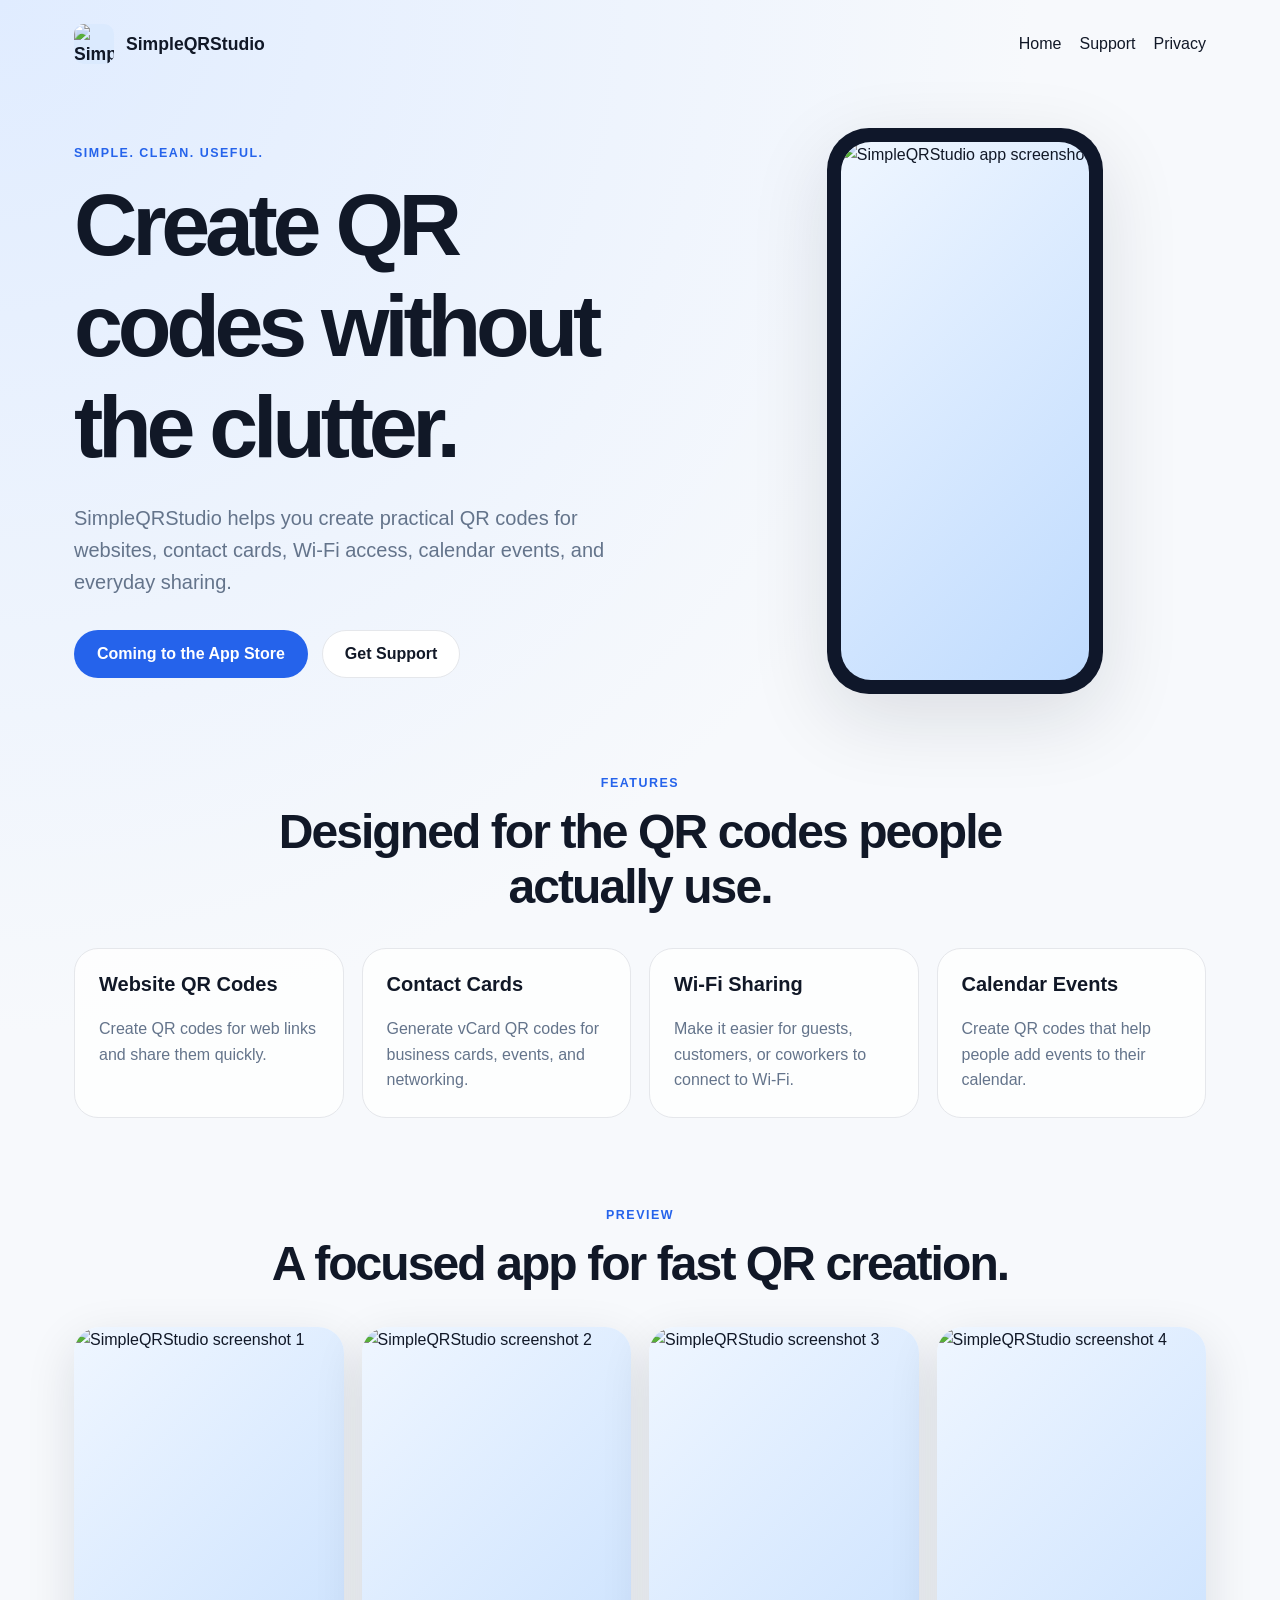
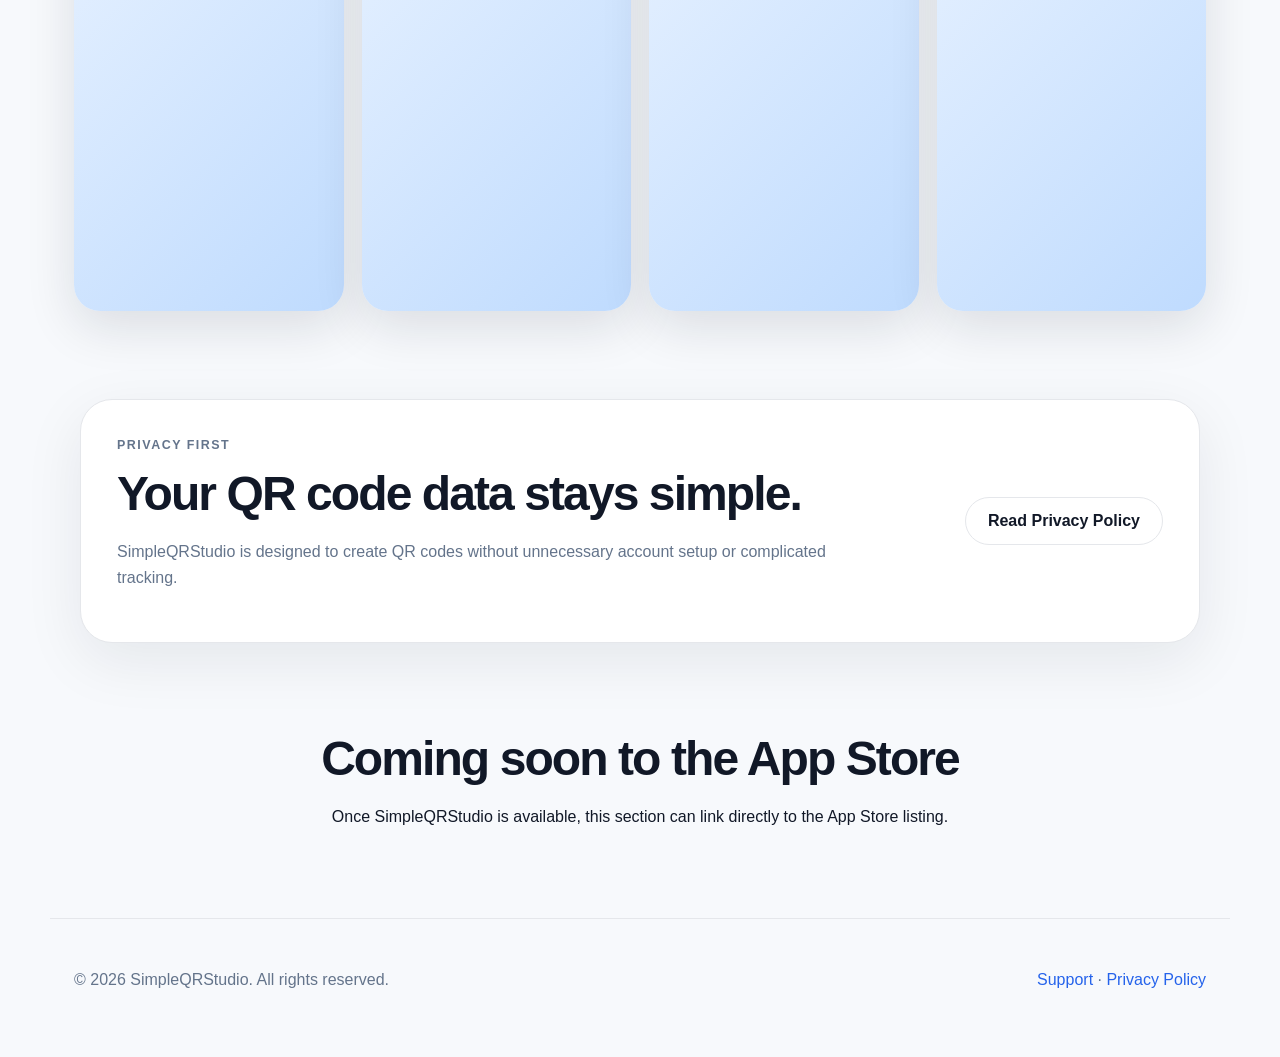
==== index.html @ ec58ddaf "Add files via upload" ====
<!DOCTYPE html>
<html lang="en">
<head>
  <meta charset="UTF-8" />
  <meta name="viewport" content="width=device-width, initial-scale=1.0" />
  <title>SimpleQRStudio</title>
  <meta name="description" content="SimpleQRStudio is a clean, practical QR code studio for creating QR codes for links, contacts, Wi-Fi, events, and more." />
  <link rel="stylesheet" href="style.css" />
</head>
<body>
  <header class="site-header">
    <a class="brand" href="index.html">
      <img src="images/app-icon.png" alt="SimpleQRStudio icon" />
      <span>SimpleQRStudio</span>
    </a>
    <nav>
      <a href="index.html">Home</a>
      <a href="support.html">Support</a>
      <a href="privacy.html">Privacy</a>
    </nav>
  </header>

  <main>
    <section class="hero">
      <div class="hero-text">
        <p class="eyebrow">Simple. Clean. Useful.</p>
        <h1>Create QR codes without the clutter.</h1>
        <p class="lead">SimpleQRStudio helps you create practical QR codes for websites, contact cards, Wi-Fi access, calendar events, and everyday sharing.</p>
        <div class="hero-actions">
          <a class="button primary" href="#download">Coming to the App Store</a>
          <a class="button secondary" href="support.html">Get Support</a>
        </div>
      </div>
      <div class="phone-frame">
        <img src="images/screenshot1.png" alt="SimpleQRStudio app screenshot" />
      </div>
    </section>

    <section class="features" aria-labelledby="features-title">
      <p class="eyebrow center">Features</p>
      <h2 id="features-title">Designed for the QR codes people actually use.</h2>
      <div class="feature-grid">
        <article>
          <h3>Website QR Codes</h3>
          <p>Create QR codes for web links and share them quickly.</p>
        </article>
        <article>
          <h3>Contact Cards</h3>
          <p>Generate vCard QR codes for business cards, events, and networking.</p>
        </article>
        <article>
          <h3>Wi-Fi Sharing</h3>
          <p>Make it easier for guests, customers, or coworkers to connect to Wi-Fi.</p>
        </article>
        <article>
          <h3>Calendar Events</h3>
          <p>Create QR codes that help people add events to their calendar.</p>
        </article>
      </div>
    </section>

    <section class="screenshots" aria-labelledby="screenshots-title">
      <p class="eyebrow center">Preview</p>
      <h2 id="screenshots-title">A focused app for fast QR creation.</h2>
      <div class="screenshot-grid">
        <img src="images/screenshot1.png" alt="SimpleQRStudio screenshot 1" />
        <img src="images/screenshot2.png" alt="SimpleQRStudio screenshot 2" />
        <img src="images/screenshot3.png" alt="SimpleQRStudio screenshot 3" />
        <img src="images/screenshot4.png" alt="SimpleQRStudio screenshot 4" />
      </div>
    </section>

    <section class="privacy-callout">
      <div>
        <p class="eyebrow">Privacy first</p>
        <h2>Your QR code data stays simple.</h2>
        <p>SimpleQRStudio is designed to create QR codes without unnecessary account setup or complicated tracking.</p>
      </div>
      <a class="button secondary" href="privacy.html">Read Privacy Policy</a>
    </section>

    <section id="download" class="download">
      <h2>Coming soon to the App Store</h2>
      <p>Once SimpleQRStudio is available, this section can link directly to the App Store listing.</p>
    </section>
  </main>

  <footer>
    <p>© <span id="year"></span> SimpleQRStudio. All rights reserved.</p>
    <p><a href="support.html">Support</a> · <a href="privacy.html">Privacy Policy</a></p>
  </footer>

  <script>
    document.getElementById('year').textContent = new Date().getFullYear();
  </script>
</body>
</html>
---- style.css ----
:root {
  --background: #f7f9fc;
  --surface: #ffffff;
  --text: #111827;
  --muted: #64748b;
  --accent: #2563eb;
  --accent-dark: #1d4ed8;
  --border: #e5e7eb;
  --shadow: 0 24px 80px rgba(15, 23, 42, 0.12);
}

* { box-sizing: border-box; }

body {
  margin: 0;
  font-family: -apple-system, BlinkMacSystemFont, "Segoe UI", sans-serif;
  background: radial-gradient(circle at top left, #e0ecff 0, transparent 35%), var(--background);
  color: var(--text);
  line-height: 1.6;
}

img { max-width: 100%; display: block; }

a { color: var(--accent); text-decoration: none; }
a:hover { text-decoration: underline; }

.site-header {
  max-width: 1180px;
  margin: 0 auto;
  padding: 24px;
  display: flex;
  align-items: center;
  justify-content: space-between;
  gap: 20px;
}

.brand {
  display: flex;
  align-items: center;
  gap: 12px;
  color: var(--text);
  font-weight: 700;
  font-size: 1.1rem;
}

.brand img {
  width: 40px;
  height: 40px;
  border-radius: 10px;
  background: #dbeafe;
}

nav {
  display: flex;
  gap: 18px;
  flex-wrap: wrap;
}

nav a { color: var(--text); font-weight: 500; }

.hero {
  max-width: 1180px;
  margin: 40px auto 80px;
  padding: 0 24px;
  display: grid;
  grid-template-columns: 1.1fr 0.9fr;
  align-items: center;
  gap: 60px;
}

.eyebrow {
  color: var(--accent);
  text-transform: uppercase;
  letter-spacing: 0.12em;
  font-size: 0.78rem;
  font-weight: 800;
  margin: 0 0 10px;
}

.center { text-align: center; }

h1, h2, h3 { line-height: 1.15; margin-top: 0; }

h1 {
  font-size: clamp(3rem, 7vw, 5.5rem);
  letter-spacing: -0.06em;
  margin-bottom: 24px;
}

h2 {
  font-size: clamp(2rem, 4vw, 3rem);
  letter-spacing: -0.04em;
  margin-bottom: 18px;
}

h3 { font-size: 1.25rem; }

.lead {
  font-size: 1.25rem;
  color: var(--muted);
  max-width: 680px;
}

.hero-actions {
  display: flex;
  gap: 14px;
  margin-top: 32px;
  flex-wrap: wrap;
}

.button {
  display: inline-flex;
  align-items: center;
  justify-content: center;
  min-height: 48px;
  padding: 0 22px;
  border-radius: 999px;
  font-weight: 700;
  border: 1px solid transparent;
}

.button:hover { text-decoration: none; }

.primary {
  background: var(--accent);
  color: #fff;
}

.primary:hover { background: var(--accent-dark); }

.secondary {
  background: var(--surface);
  color: var(--text);
  border-color: var(--border);
}

.phone-frame {
  max-width: 360px;
  margin: 0 auto;
  padding: 14px;
  border-radius: 42px;
  background: #0f172a;
  box-shadow: var(--shadow);
}

.phone-frame img {
  width: 100%;
  aspect-ratio: 9 / 19.5;
  object-fit: cover;
  border-radius: 30px;
  background: linear-gradient(135deg, #eff6ff, #bfdbfe);
}

.features, .screenshots, .download {
  max-width: 1180px;
  margin: 0 auto 88px;
  padding: 0 24px;
}

.features > h2, .screenshots > h2, .download > h2, .download > p {
  text-align: center;
  max-width: 780px;
  margin-left: auto;
  margin-right: auto;
}

.feature-grid {
  display: grid;
  grid-template-columns: repeat(4, 1fr);
  gap: 18px;
  margin-top: 34px;
}

.feature-grid article {
  background: rgba(255,255,255,0.8);
  border: 1px solid var(--border);
  border-radius: 24px;
  padding: 24px;
}

.feature-grid p { color: var(--muted); margin-bottom: 0; }

.screenshot-grid {
  display: grid;
  grid-template-columns: repeat(4, 1fr);
  gap: 18px;
  margin-top: 36px;
}

.screenshot-grid img {
  border-radius: 26px;
  background: linear-gradient(135deg, #eff6ff, #bfdbfe);
  box-shadow: 0 16px 50px rgba(15, 23, 42, 0.12);
  aspect-ratio: 9 / 19.5;
  object-fit: cover;
}

.privacy-callout {
  max-width: 1120px;
  margin: 0 auto 88px;
  padding: 36px;
  border-radius: 32px;
  background: var(--surface);
  border: 1px solid var(--border);
  display: flex;
  justify-content: space-between;
  align-items: center;
  gap: 24px;
  box-shadow: 0 18px 60px rgba(15, 23, 42, 0.08);
}

.privacy-callout p { color: var(--muted); max-width: 720px; }

.page {
  max-width: 860px;
  margin: 40px auto 80px;
  padding: 48px;
  background: rgba(255,255,255,0.9);
  border: 1px solid var(--border);
  border-radius: 32px;
  box-shadow: 0 18px 60px rgba(15, 23, 42, 0.08);
}

.page h1 {
  font-size: clamp(2.5rem, 6vw, 4.5rem);
}

.updated, .page p { color: var(--muted); }

footer {
  max-width: 1180px;
  margin: 0 auto;
  padding: 32px 24px 48px;
  display: flex;
  justify-content: space-between;
  gap: 16px;
  color: var(--muted);
  border-top: 1px solid var(--border);
}

@media (max-width: 900px) {
  .hero { grid-template-columns: 1fr; text-align: center; }
  .lead { margin-left: auto; margin-right: auto; }
  .hero-actions { justify-content: center; }
  .feature-grid, .screenshot-grid { grid-template-columns: repeat(2, 1fr); }
  .privacy-callout { flex-direction: column; align-items: flex-start; }
}

@media (max-width: 560px) {
  .site-header, footer { flex-direction: column; align-items: flex-start; }
  .feature-grid, .screenshot-grid { grid-template-columns: 1fr; }
  .page { padding: 28px; border-radius: 24px; }
}
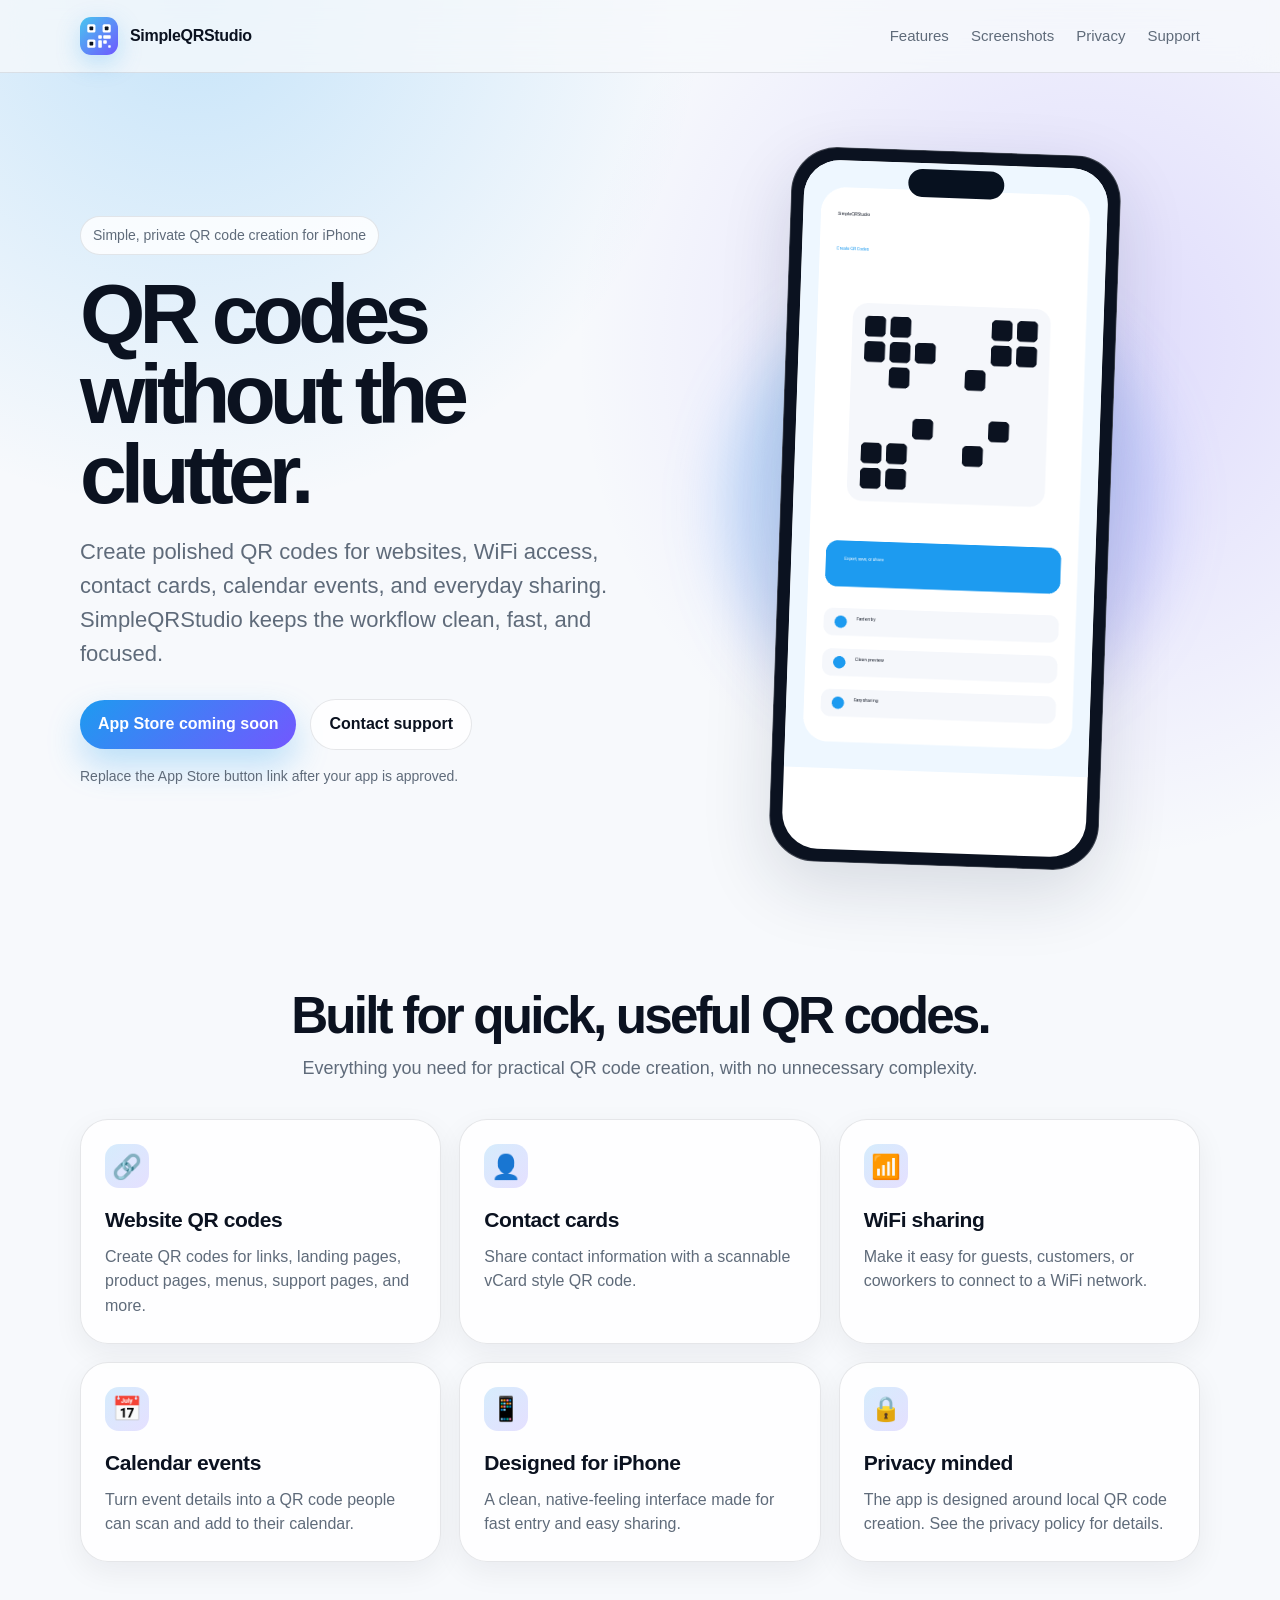
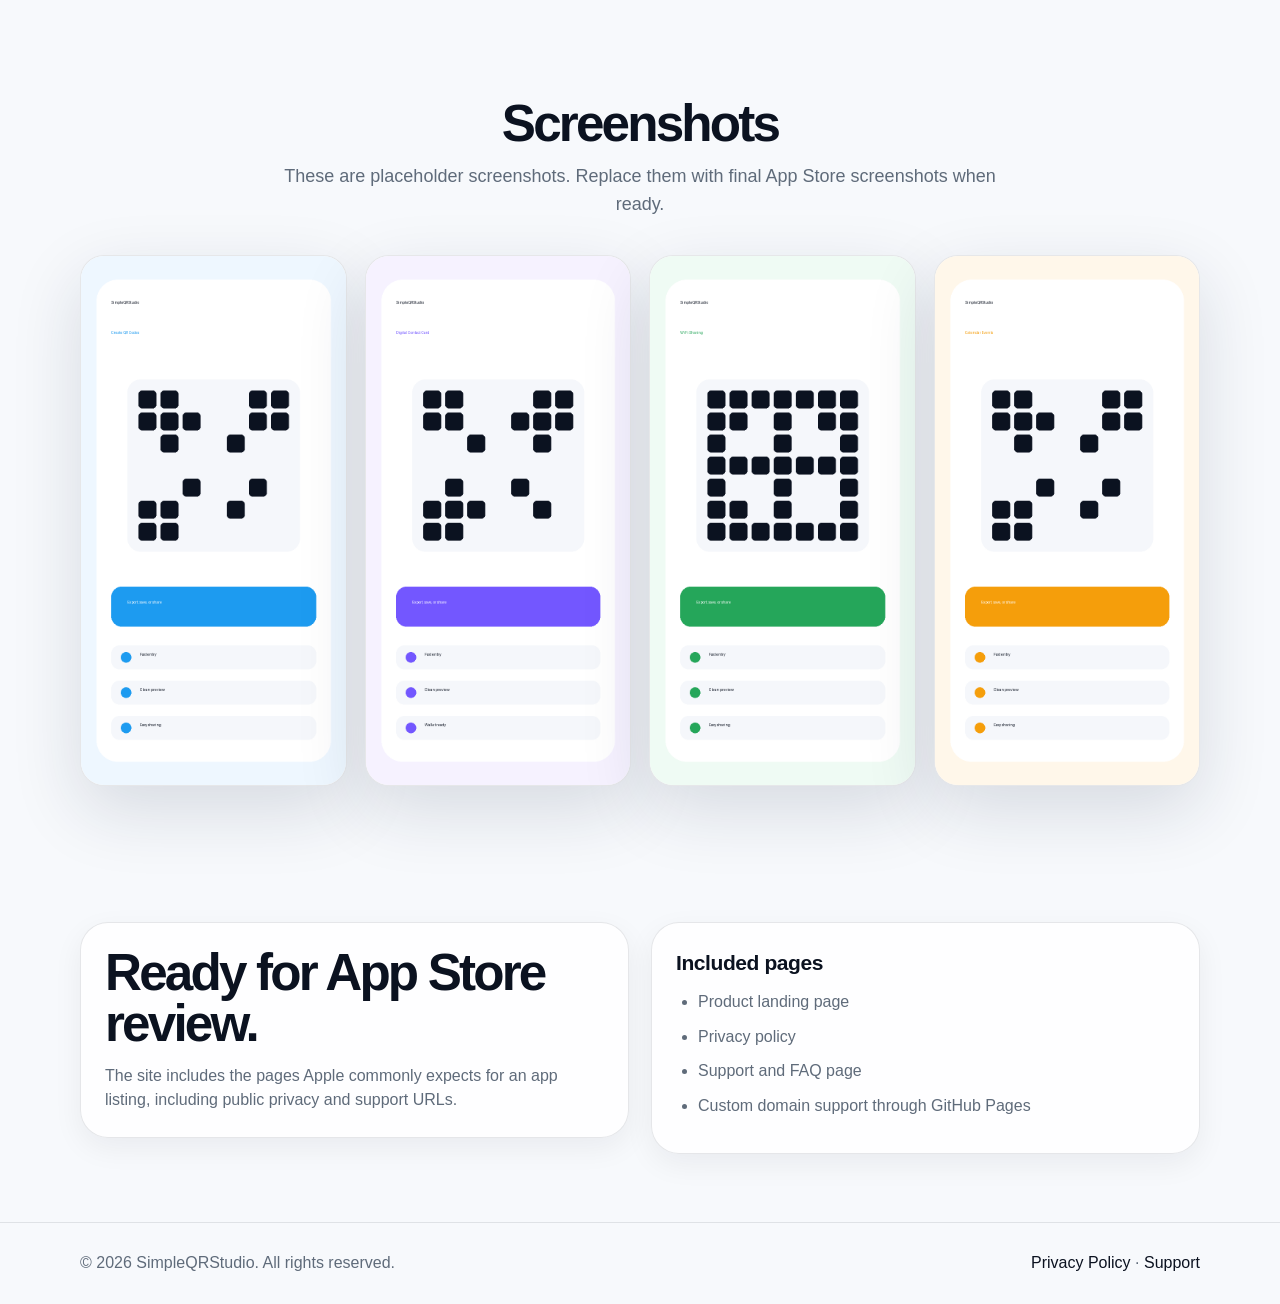
==== commit 3a926076: "Add files via upload" ====
--- a/index.html
+++ b/index.html
@@ -1,97 +1,22 @@
-<!DOCTYPE html>
+<!doctype html>
 <html lang="en">
 <head>
-  <meta charset="UTF-8" />
-  <meta name="viewport" content="width=device-width, initial-scale=1.0" />
-  <title>SimpleQRStudio</title>
-  <meta name="description" content="SimpleQRStudio is a clean, practical QR code studio for creating QR codes for links, contacts, Wi-Fi, events, and more." />
-  <link rel="stylesheet" href="style.css" />
+  <meta charset="utf-8">
+  <meta name="viewport" content="width=device-width, initial-scale=1">
+  <title>SimpleQRStudio | Create clean QR codes on iPhone</title>
+  <meta name="description" content="SimpleQRStudio is a clean iPhone app for creating, saving, and sharing QR codes for links, contact cards, WiFi, calendar events, and more.">
+  <link rel="icon" href="images/favicon.svg" type="image/svg+xml">
+  <link rel="stylesheet" href="css/style.css">
 </head>
 <body>
-  <header class="site-header">
-    <a class="brand" href="index.html">
-      <img src="images/app-icon.png" alt="SimpleQRStudio icon" />
-      <span>SimpleQRStudio</span>
-    </a>
-    <nav>
-      <a href="index.html">Home</a>
-      <a href="support.html">Support</a>
-      <a href="privacy.html">Privacy</a>
-    </nav>
-  </header>
-
+  <nav class="nav"><div class="container nav-inner"><a class="logo" href="index.html"><img src="images/app-icon.svg" alt="SimpleQRStudio icon"><span>SimpleQRStudio</span></a><div class="nav-links"><a class="hide-sm" href="#features">Features</a><a class="hide-sm" href="#screenshots">Screenshots</a><a href="privacy.html">Privacy</a><a href="support.html">Support</a></div></div></nav>
   <main>
-    <section class="hero">
-      <div class="hero-text">
-        <p class="eyebrow">Simple. Clean. Useful.</p>
-        <h1>Create QR codes without the clutter.</h1>
-        <p class="lead">SimpleQRStudio helps you create practical QR codes for websites, contact cards, Wi-Fi access, calendar events, and everyday sharing.</p>
-        <div class="hero-actions">
-          <a class="button primary" href="#download">Coming to the App Store</a>
-          <a class="button secondary" href="support.html">Get Support</a>
-        </div>
-      </div>
-      <div class="phone-frame">
-        <img src="images/screenshot1.png" alt="SimpleQRStudio app screenshot" />
-      </div>
-    </section>
-
-    <section class="features" aria-labelledby="features-title">
-      <p class="eyebrow center">Features</p>
-      <h2 id="features-title">Designed for the QR codes people actually use.</h2>
-      <div class="feature-grid">
-        <article>
-          <h3>Website QR Codes</h3>
-          <p>Create QR codes for web links and share them quickly.</p>
-        </article>
-        <article>
-          <h3>Contact Cards</h3>
-          <p>Generate vCard QR codes for business cards, events, and networking.</p>
-        </article>
-        <article>
-          <h3>Wi-Fi Sharing</h3>
-          <p>Make it easier for guests, customers, or coworkers to connect to Wi-Fi.</p>
-        </article>
-        <article>
-          <h3>Calendar Events</h3>
-          <p>Create QR codes that help people add events to their calendar.</p>
-        </article>
-      </div>
-    </section>
-
-    <section class="screenshots" aria-labelledby="screenshots-title">
-      <p class="eyebrow center">Preview</p>
-      <h2 id="screenshots-title">A focused app for fast QR creation.</h2>
-      <div class="screenshot-grid">
-        <img src="images/screenshot1.png" alt="SimpleQRStudio screenshot 1" />
-        <img src="images/screenshot2.png" alt="SimpleQRStudio screenshot 2" />
-        <img src="images/screenshot3.png" alt="SimpleQRStudio screenshot 3" />
-        <img src="images/screenshot4.png" alt="SimpleQRStudio screenshot 4" />
-      </div>
-    </section>
-
-    <section class="privacy-callout">
-      <div>
-        <p class="eyebrow">Privacy first</p>
-        <h2>Your QR code data stays simple.</h2>
-        <p>SimpleQRStudio is designed to create QR codes without unnecessary account setup or complicated tracking.</p>
-      </div>
-      <a class="button secondary" href="privacy.html">Read Privacy Policy</a>
-    </section>
-
-    <section id="download" class="download">
-      <h2>Coming soon to the App Store</h2>
-      <p>Once SimpleQRStudio is available, this section can link directly to the App Store listing.</p>
-    </section>
+    <section class="hero"><div class="container hero-grid"><div><span class="badge">Simple, private QR code creation for iPhone</span><h1>QR codes without the clutter.</h1><p class="lead">Create polished QR codes for websites, WiFi access, contact cards, calendar events, and everyday sharing. SimpleQRStudio keeps the workflow clean, fast, and focused.</p><div class="actions"><a class="button" href="#">App Store coming soon</a><a class="button secondary" href="support.html">Contact support</a></div><p class="note">Replace the App Store button link after your app is approved.</p></div><div class="phone-stage"><div class="glow"></div><div class="phone"><div class="screen"><img src="images/screenshot1.png" alt="SimpleQRStudio app screenshot"></div></div></div></div></section>
+    <section id="features" class="section"><div class="container"><div class="section-head"><h2>Built for quick, useful QR codes.</h2><p>Everything you need for practical QR code creation, with no unnecessary complexity.</p></div><div class="grid"><div class="card"><div class="icon">🔗</div><h3>Website QR codes</h3><p>Create QR codes for links, landing pages, product pages, menus, support pages, and more.</p></div><div class="card"><div class="icon">👤</div><h3>Contact cards</h3><p>Share contact information with a scannable vCard style QR code.</p></div><div class="card"><div class="icon">📶</div><h3>WiFi sharing</h3><p>Make it easy for guests, customers, or coworkers to connect to a WiFi network.</p></div><div class="card"><div class="icon">📅</div><h3>Calendar events</h3><p>Turn event details into a QR code people can scan and add to their calendar.</p></div><div class="card"><div class="icon">📱</div><h3>Designed for iPhone</h3><p>A clean, native-feeling interface made for fast entry and easy sharing.</p></div><div class="card"><div class="icon">🔒</div><h3>Privacy minded</h3><p>The app is designed around local QR code creation. See the privacy policy for details.</p></div></div></div></section>
+    <section id="screenshots" class="section"><div class="container"><div class="section-head"><h2>Screenshots</h2><p>These are placeholder screenshots. Replace them with final App Store screenshots when ready.</p></div><div class="gallery"><img src="images/screenshot1.png" alt="Create QR screenshot"><img src="images/screenshot2.png" alt="Contact card screenshot"><img src="images/screenshot3.png" alt="WiFi sharing screenshot"><img src="images/screenshot4.png" alt="Calendar event screenshot"></div></div></section>
+    <section class="section"><div class="container split"><div class="card"><h2>Ready for App Store review.</h2><p>The site includes the pages Apple commonly expects for an app listing, including public privacy and support URLs.</p></div><div class="card"><h3>Included pages</h3><ul class="list"><li>Product landing page</li><li>Privacy policy</li><li>Support and FAQ page</li><li>Custom domain support through GitHub Pages</li></ul></div></div></section>
   </main>
-
-  <footer>
-    <p>© <span id="year"></span> SimpleQRStudio. All rights reserved.</p>
-    <p><a href="support.html">Support</a> · <a href="privacy.html">Privacy Policy</a></p>
-  </footer>
-
-  <script>
-    document.getElementById('year').textContent = new Date().getFullYear();
-  </script>
+  <footer class="footer"><div class="container footer-inner"><span>© <span data-year></span> SimpleQRStudio. All rights reserved.</span><span><a href="privacy.html">Privacy Policy</a> · <a href="support.html">Support</a></span></div></footer>
+  <script src="js/app.js"></script>
 </body>
 </html>
--- a/css/style.css
+++ b/css/style.css
@@ -0,0 +1,111 @@
+:root {
+  --bg: #f7f9fc;
+  --card: rgba(255,255,255,.82);
+  --card-solid: #fff;
+  --text: #0b1220;
+  --muted: #5f6b7a;
+  --line: rgba(15,23,42,.1);
+  --brand: #1d9bf0;
+  --brand-2: #7357ff;
+  --shadow: 0 24px 70px rgba(18, 38, 63, .14);
+  --radius: 28px;
+}
+@media (prefers-color-scheme: dark) {
+  :root {
+    --bg: #07111f;
+    --card: rgba(13,23,38,.78);
+    --card-solid: #0d1726;
+    --text: #f4f7fb;
+    --muted: #a8b3c2;
+    --line: rgba(255,255,255,.1);
+    --shadow: 0 24px 70px rgba(0,0,0,.35);
+  }
+}
+* { box-sizing: border-box; }
+html { scroll-behavior: smooth; }
+body {
+  margin: 0;
+  font-family: -apple-system, BlinkMacSystemFont, "SF Pro Display", "Segoe UI", sans-serif;
+  color: var(--text);
+  background:
+    radial-gradient(circle at 15% 0%, rgba(29,155,240,.22), transparent 32rem),
+    radial-gradient(circle at 85% 12%, rgba(115,87,255,.19), transparent 32rem),
+    var(--bg);
+  line-height: 1.55;
+}
+a { color: inherit; text-decoration: none; }
+img { max-width: 100%; display: block; }
+.container { width: min(1120px, calc(100% - 36px)); margin: 0 auto; }
+.nav {
+  position: sticky; top: 0; z-index: 20;
+  background: color-mix(in srgb, var(--bg) 78%, transparent);
+  backdrop-filter: blur(18px);
+  border-bottom: 1px solid var(--line);
+}
+.nav-inner { height: 72px; display:flex; align-items:center; justify-content:space-between; gap:18px; }
+.logo { display:flex; align-items:center; gap:12px; font-weight: 750; letter-spacing: -.02em; }
+.logo img { width:38px; height:38px; border-radius:11px; box-shadow: 0 8px 24px rgba(29,155,240,.25); }
+.nav-links { display:flex; align-items:center; gap:22px; color:var(--muted); font-size:15px; }
+.nav-links a:hover { color: var(--text); }
+.button {
+  display:inline-flex; align-items:center; justify-content:center; gap:10px;
+  padding: 12px 18px; border-radius:999px; font-weight:700;
+  background: linear-gradient(135deg, var(--brand), var(--brand-2)); color:#fff;
+  box-shadow: 0 16px 34px rgba(29,155,240,.28);
+}
+.button.secondary { color: var(--text); background: var(--card); border:1px solid var(--line); box-shadow:none; }
+.hero { padding: 78px 0 56px; }
+.hero-grid { display:grid; grid-template-columns: 1.05fr .95fr; align-items:center; gap:48px; }
+.badge { display:inline-flex; align-items:center; gap:8px; padding:8px 12px; border:1px solid var(--line); background:var(--card); border-radius:999px; color:var(--muted); font-size:14px; }
+h1 { font-size: clamp(46px, 7vw, 84px); line-height:.95; margin: 20px 0; letter-spacing:-.07em; }
+.lead { font-size: clamp(18px, 2vw, 22px); color:var(--muted); max-width: 650px; margin: 0 0 28px; }
+.actions { display:flex; gap:14px; flex-wrap:wrap; align-items:center; }
+.note { color:var(--muted); font-size:14px; margin-top:16px; }
+.phone-stage { position:relative; min-height:580px; display:grid; place-items:center; }
+.glow { position:absolute; width:440px; height:440px; border-radius:50%; background:linear-gradient(135deg, rgba(29,155,240,.28), rgba(115,87,255,.2)); filter:blur(30px); }
+.phone {
+  position:relative; width:min(330px, 82vw); aspect-ratio: 9/19.5; border-radius:46px;
+  background:#0b1220; padding:12px; box-shadow: var(--shadow); border:1px solid rgba(255,255,255,.22);
+  transform: rotate(2deg);
+}
+.phone::before { content:""; position:absolute; top:18px; left:50%; transform:translateX(-50%); width:96px; height:28px; border-radius:999px; background:#07111f; z-index:2; }
+.screen { height:100%; border-radius:36px; overflow:hidden; background:#fff; }
+.section { padding: 68px 0; }
+.section-head { text-align:center; max-width:760px; margin:0 auto 36px; }
+h2 { font-size: clamp(34px, 4vw, 56px); line-height:1; margin:0 0 14px; letter-spacing:-.055em; }
+.section-head p, .page-hero p { color:var(--muted); font-size:18px; margin:0; }
+.grid { display:grid; grid-template-columns: repeat(3, 1fr); gap:18px; }
+.card { background:var(--card); border:1px solid var(--line); border-radius:var(--radius); padding:24px; box-shadow: 0 10px 30px rgba(15,23,42,.06); }
+.icon { width:44px; height:44px; border-radius:14px; display:grid; place-items:center; background:linear-gradient(135deg, rgba(29,155,240,.18), rgba(115,87,255,.18)); font-size:24px; margin-bottom:16px; }
+.card h3 { margin:0 0 8px; font-size:21px; letter-spacing:-.02em; }
+.card p { color:var(--muted); margin:0; }
+.gallery { display:grid; grid-template-columns: repeat(4, 1fr); gap:18px; }
+.gallery img { border-radius:24px; box-shadow: var(--shadow); border:1px solid var(--line); background:var(--card-solid); }
+.split { display:grid; grid-template-columns: 1fr 1fr; gap:22px; align-items:start; }
+.list { margin:0; padding-left:22px; color:var(--muted); }
+.list li { margin:10px 0; }
+.footer { border-top:1px solid var(--line); padding:28px 0; color:var(--muted); }
+.footer-inner { display:flex; justify-content:space-between; gap:18px; flex-wrap:wrap; }
+.footer a { color:var(--text); }
+.page-hero { padding:70px 0 24px; text-align:center; }
+.content { width:min(840px, calc(100% - 36px)); margin:0 auto 70px; background:var(--card); border:1px solid var(--line); border-radius:var(--radius); padding:34px; }
+.content h2 { font-size:28px; margin-top:32px; }
+.content h2:first-child { margin-top:0; }
+.content p, .content li { color:var(--muted); }
+.faq-item { border-top:1px solid var(--line); padding:20px 0; }
+.faq-item:first-child { border-top:0; }
+.faq-item h3 { margin:0 0 8px; }
+@media (max-width: 860px) {
+  .hero-grid, .split { grid-template-columns:1fr; }
+  .phone-stage { min-height: 470px; }
+  .grid { grid-template-columns:1fr; }
+  .gallery { grid-template-columns: repeat(2, 1fr); }
+  .nav-links { gap:12px; font-size:14px; }
+  .nav-links a.hide-sm { display:none; }
+}
+@media (max-width: 520px) {
+  .gallery { grid-template-columns:1fr; }
+  .nav-inner { height:64px; }
+  .button { width:100%; }
+  .actions { align-items:stretch; }
+}
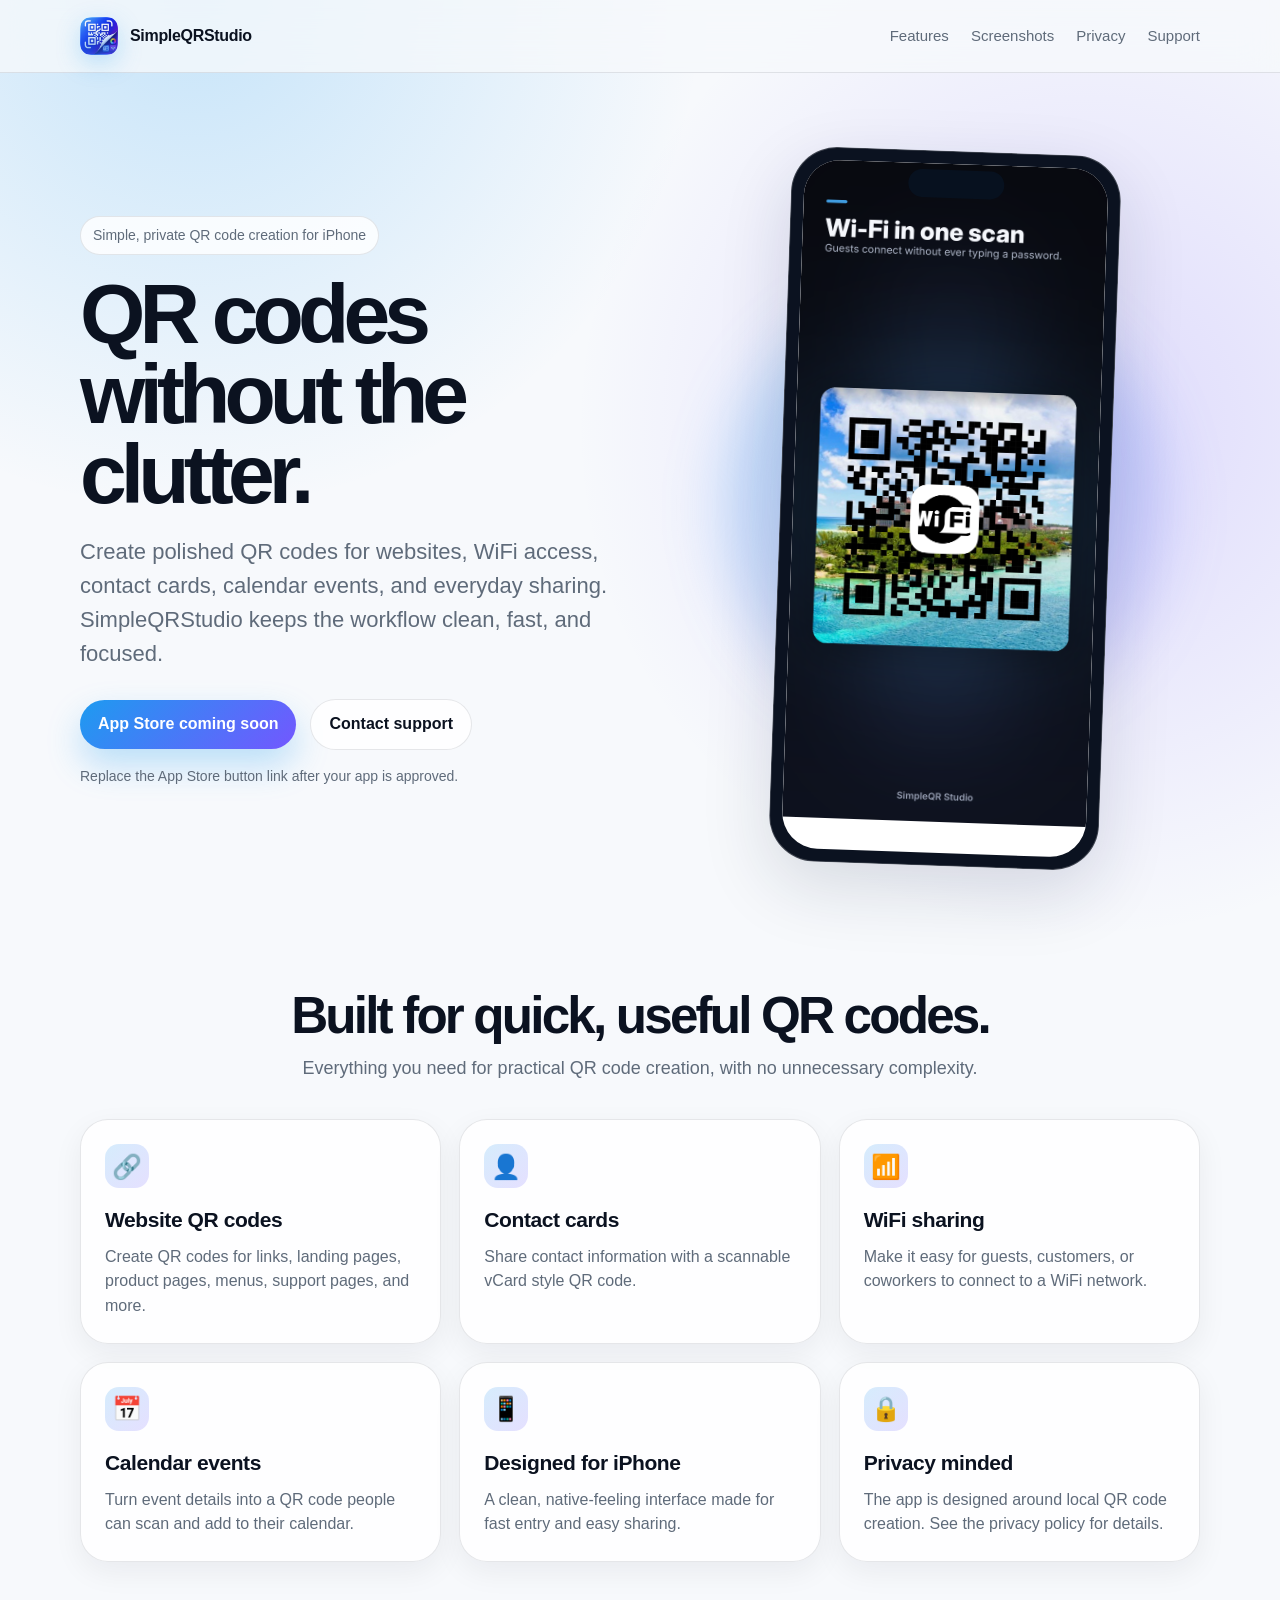
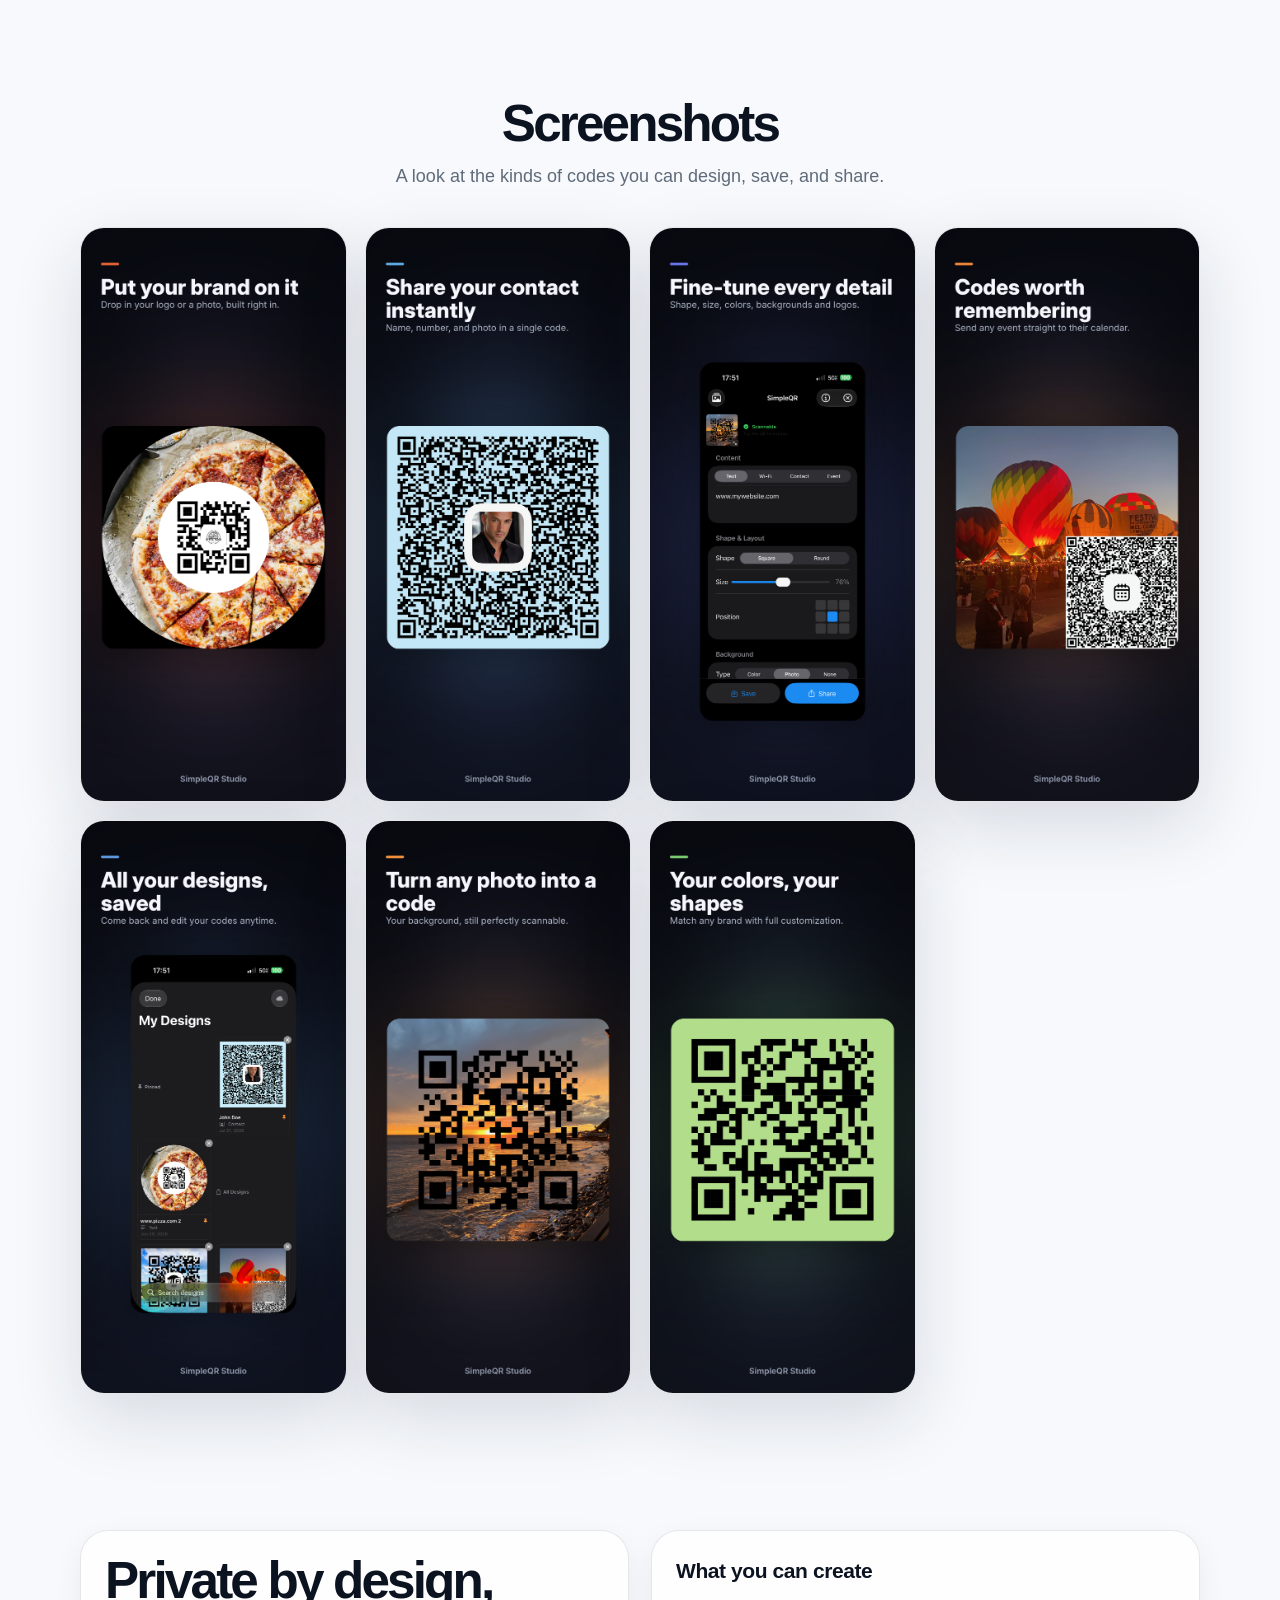
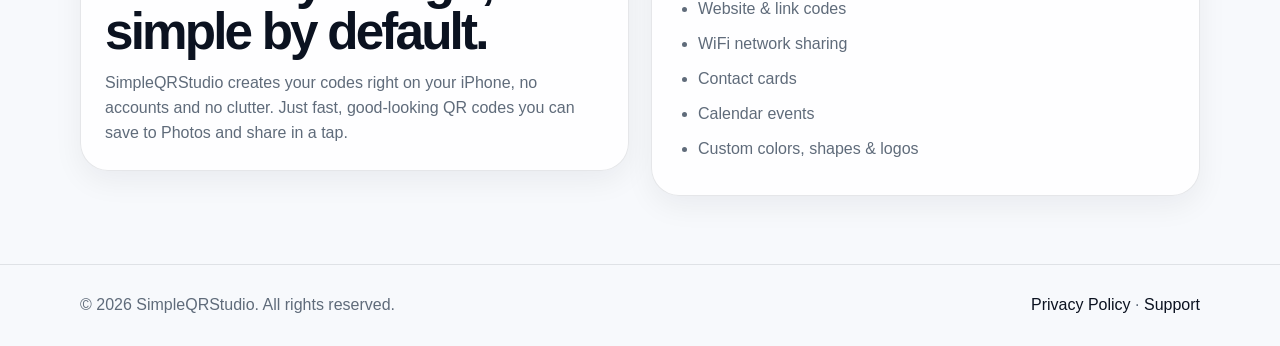
==== commit 42062175: "Add files via upload" ====
--- a/index.html
+++ b/index.html
@@ -5,16 +5,16 @@
   <meta name="viewport" content="width=device-width, initial-scale=1">
   <title>SimpleQRStudio | Create clean QR codes on iPhone</title>
   <meta name="description" content="SimpleQRStudio is a clean iPhone app for creating, saving, and sharing QR codes for links, contact cards, WiFi, calendar events, and more.">
-  <link rel="icon" href="images/favicon.svg" type="image/svg+xml">
+  <link rel="icon" href="images/SimpleQRStudio-iOS-Default-1024x1024@1x.png" type="image/png">
   <link rel="stylesheet" href="css/style.css">
 </head>
 <body>
-  <nav class="nav"><div class="container nav-inner"><a class="logo" href="index.html"><img src="images/app-icon.svg" alt="SimpleQRStudio icon"><span>SimpleQRStudio</span></a><div class="nav-links"><a class="hide-sm" href="#features">Features</a><a class="hide-sm" href="#screenshots">Screenshots</a><a href="privacy.html">Privacy</a><a href="support.html">Support</a></div></div></nav>
+  <nav class="nav"><div class="container nav-inner"><a class="logo" href="index.html"><img src="images/SimpleQRStudio-iOS-Default-1024x1024@1x.png" alt="SimpleQRStudio icon"><span>SimpleQRStudio</span></a><div class="nav-links"><a class="hide-sm" href="#features">Features</a><a class="hide-sm" href="#screenshots">Screenshots</a><a href="privacy.html">Privacy</a><a href="support.html">Support</a></div></div></nav>
   <main>
-    <section class="hero"><div class="container hero-grid"><div><span class="badge">Simple, private QR code creation for iPhone</span><h1>QR codes without the clutter.</h1><p class="lead">Create polished QR codes for websites, WiFi access, contact cards, calendar events, and everyday sharing. SimpleQRStudio keeps the workflow clean, fast, and focused.</p><div class="actions"><a class="button" href="#">App Store coming soon</a><a class="button secondary" href="support.html">Contact support</a></div><p class="note">Replace the App Store button link after your app is approved.</p></div><div class="phone-stage"><div class="glow"></div><div class="phone"><div class="screen"><img src="images/screenshot1.png" alt="SimpleQRStudio app screenshot"></div></div></div></div></section>
+    <section class="hero"><div class="container hero-grid"><div><span class="badge">Simple, private QR code creation for iPhone</span><h1>QR codes without the clutter.</h1><p class="lead">Create polished QR codes for websites, WiFi access, contact cards, calendar events, and everyday sharing. SimpleQRStudio keeps the workflow clean, fast, and focused.</p><div class="actions"><a class="button" href="#">App Store coming soon</a><a class="button secondary" href="support.html">Contact support</a></div><p class="note">Replace the App Store button link after your app is approved.</p></div><div class="phone-stage"><div class="glow"></div><div class="phone"><div class="screen"><img src="images/AppStore_01_wifi.png" alt="SimpleQRStudio Wi-Fi QR code screenshot"></div></div></div></div></section>
     <section id="features" class="section"><div class="container"><div class="section-head"><h2>Built for quick, useful QR codes.</h2><p>Everything you need for practical QR code creation, with no unnecessary complexity.</p></div><div class="grid"><div class="card"><div class="icon">🔗</div><h3>Website QR codes</h3><p>Create QR codes for links, landing pages, product pages, menus, support pages, and more.</p></div><div class="card"><div class="icon">👤</div><h3>Contact cards</h3><p>Share contact information with a scannable vCard style QR code.</p></div><div class="card"><div class="icon">📶</div><h3>WiFi sharing</h3><p>Make it easy for guests, customers, or coworkers to connect to a WiFi network.</p></div><div class="card"><div class="icon">📅</div><h3>Calendar events</h3><p>Turn event details into a QR code people can scan and add to their calendar.</p></div><div class="card"><div class="icon">📱</div><h3>Designed for iPhone</h3><p>A clean, native-feeling interface made for fast entry and easy sharing.</p></div><div class="card"><div class="icon">🔒</div><h3>Privacy minded</h3><p>The app is designed around local QR code creation. See the privacy policy for details.</p></div></div></div></section>
-    <section id="screenshots" class="section"><div class="container"><div class="section-head"><h2>Screenshots</h2><p>These are placeholder screenshots. Replace them with final App Store screenshots when ready.</p></div><div class="gallery"><img src="images/screenshot1.png" alt="Create QR screenshot"><img src="images/screenshot2.png" alt="Contact card screenshot"><img src="images/screenshot3.png" alt="WiFi sharing screenshot"><img src="images/screenshot4.png" alt="Calendar event screenshot"></div></div></section>
-    <section class="section"><div class="container split"><div class="card"><h2>Ready for App Store review.</h2><p>The site includes the pages Apple commonly expects for an app listing, including public privacy and support URLs.</p></div><div class="card"><h3>Included pages</h3><ul class="list"><li>Product landing page</li><li>Privacy policy</li><li>Support and FAQ page</li><li>Custom domain support through GitHub Pages</li></ul></div></div></section>
+    <section id="screenshots" class="section"><div class="container"><div class="section-head"><h2>Screenshots</h2><p>A look at the kinds of codes you can design, save, and share.</p></div><div class="gallery"><img src="images/AppStore_02_brand.png" alt="Add your logo to a QR code"><img src="images/AppStore_03_contact.png" alt="Share your contact instantly"><img src="images/AppStore_04_editor.png" alt="Fine-tune every detail in the editor"><img src="images/AppStore_05_event.png" alt="Turn an event into a scannable code"><img src="images/AppStore_06_gallery.png" alt="All your designs saved in one place"><img src="images/AppStore_07_photo.png" alt="Turn any photo into a QR code"><img src="images/AppStore_08_colors.png" alt="Customize colors and shapes"></div></div></section>
+    <section class="section"><div class="container split"><div class="card"><h2>Private by design, simple by default.</h2><p>SimpleQRStudio creates your codes right on your iPhone, no accounts and no clutter. Just fast, good-looking QR codes you can save to Photos and share in a tap.</p></div><div class="card"><h3>What you can create</h3><ul class="list"><li>Website &amp; link codes</li><li>WiFi network sharing</li><li>Contact cards</li><li>Calendar events</li><li>Custom colors, shapes &amp; logos</li></ul></div></div></section>
   </main>
   <footer class="footer"><div class="container footer-inner"><span>© <span data-year></span> SimpleQRStudio. All rights reserved.</span><span><a href="privacy.html">Privacy Policy</a> · <a href="support.html">Support</a></span></div></footer>
   <script src="js/app.js"></script>
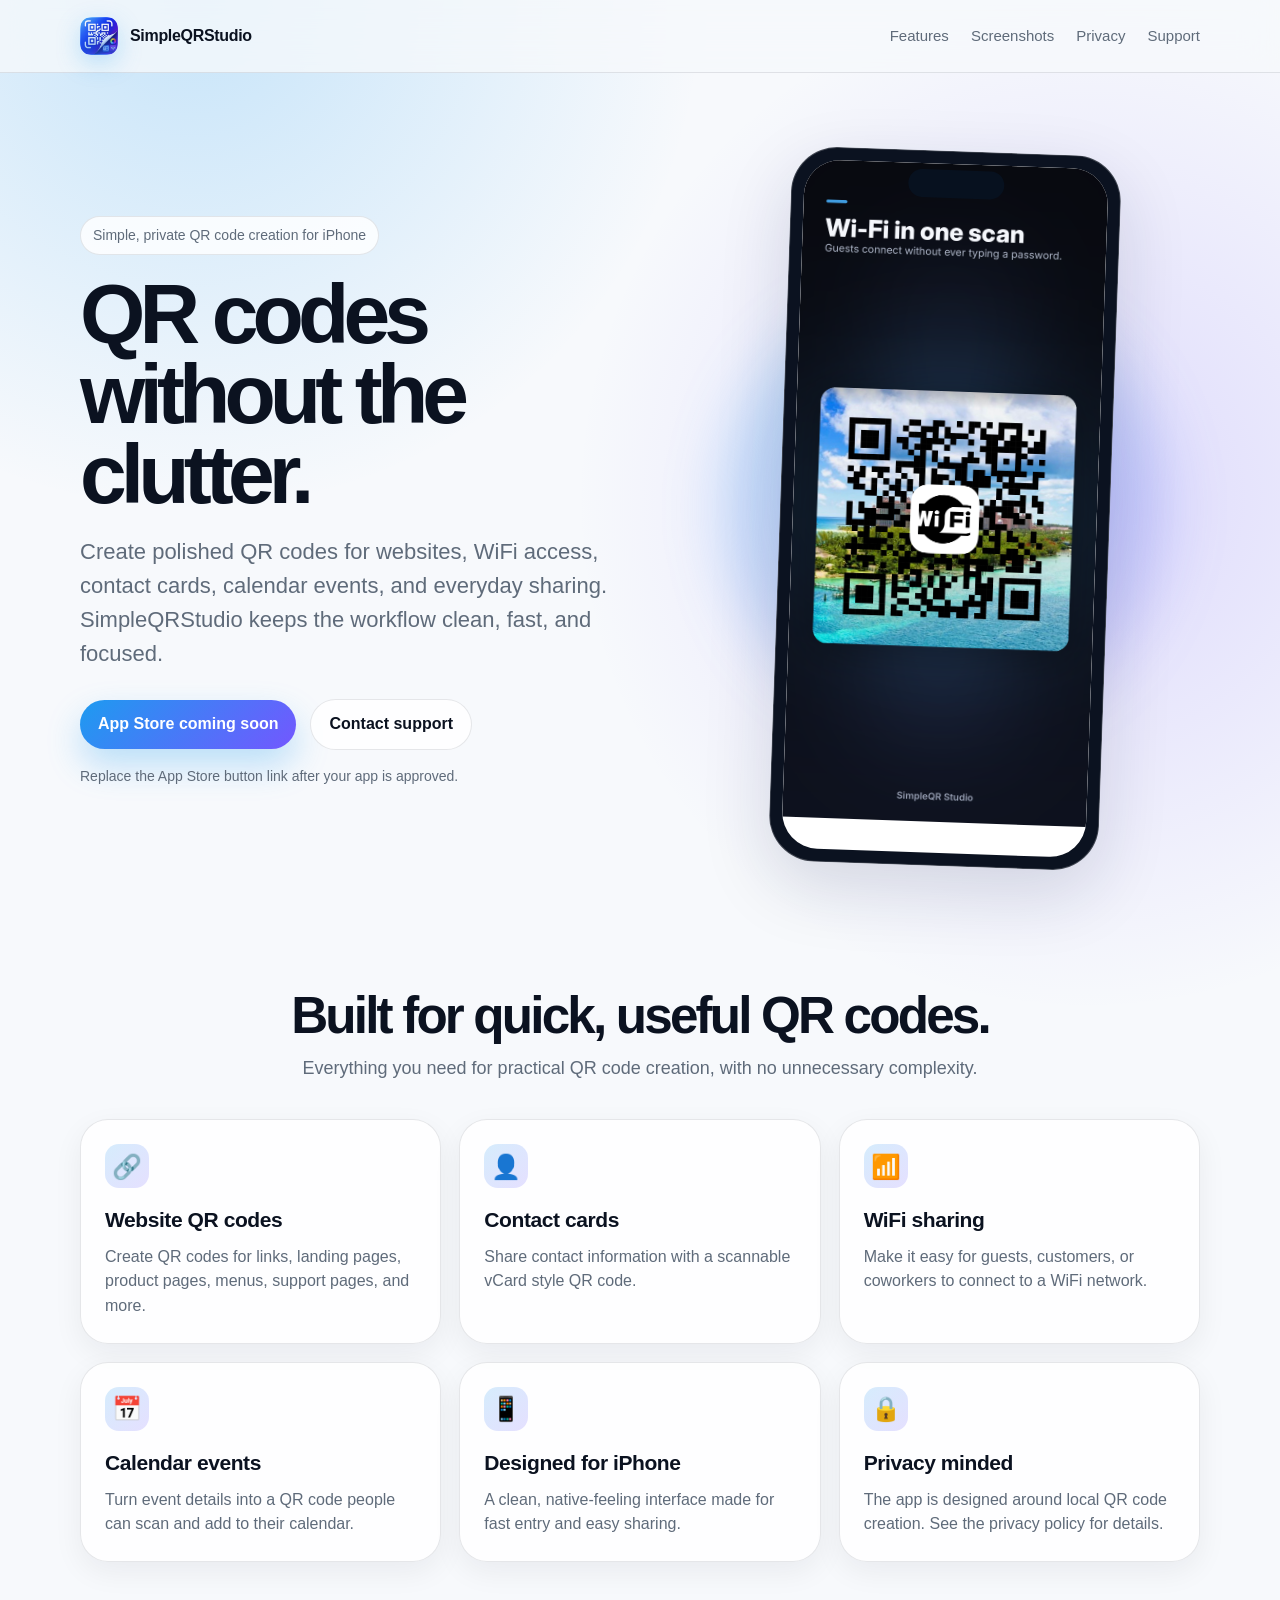
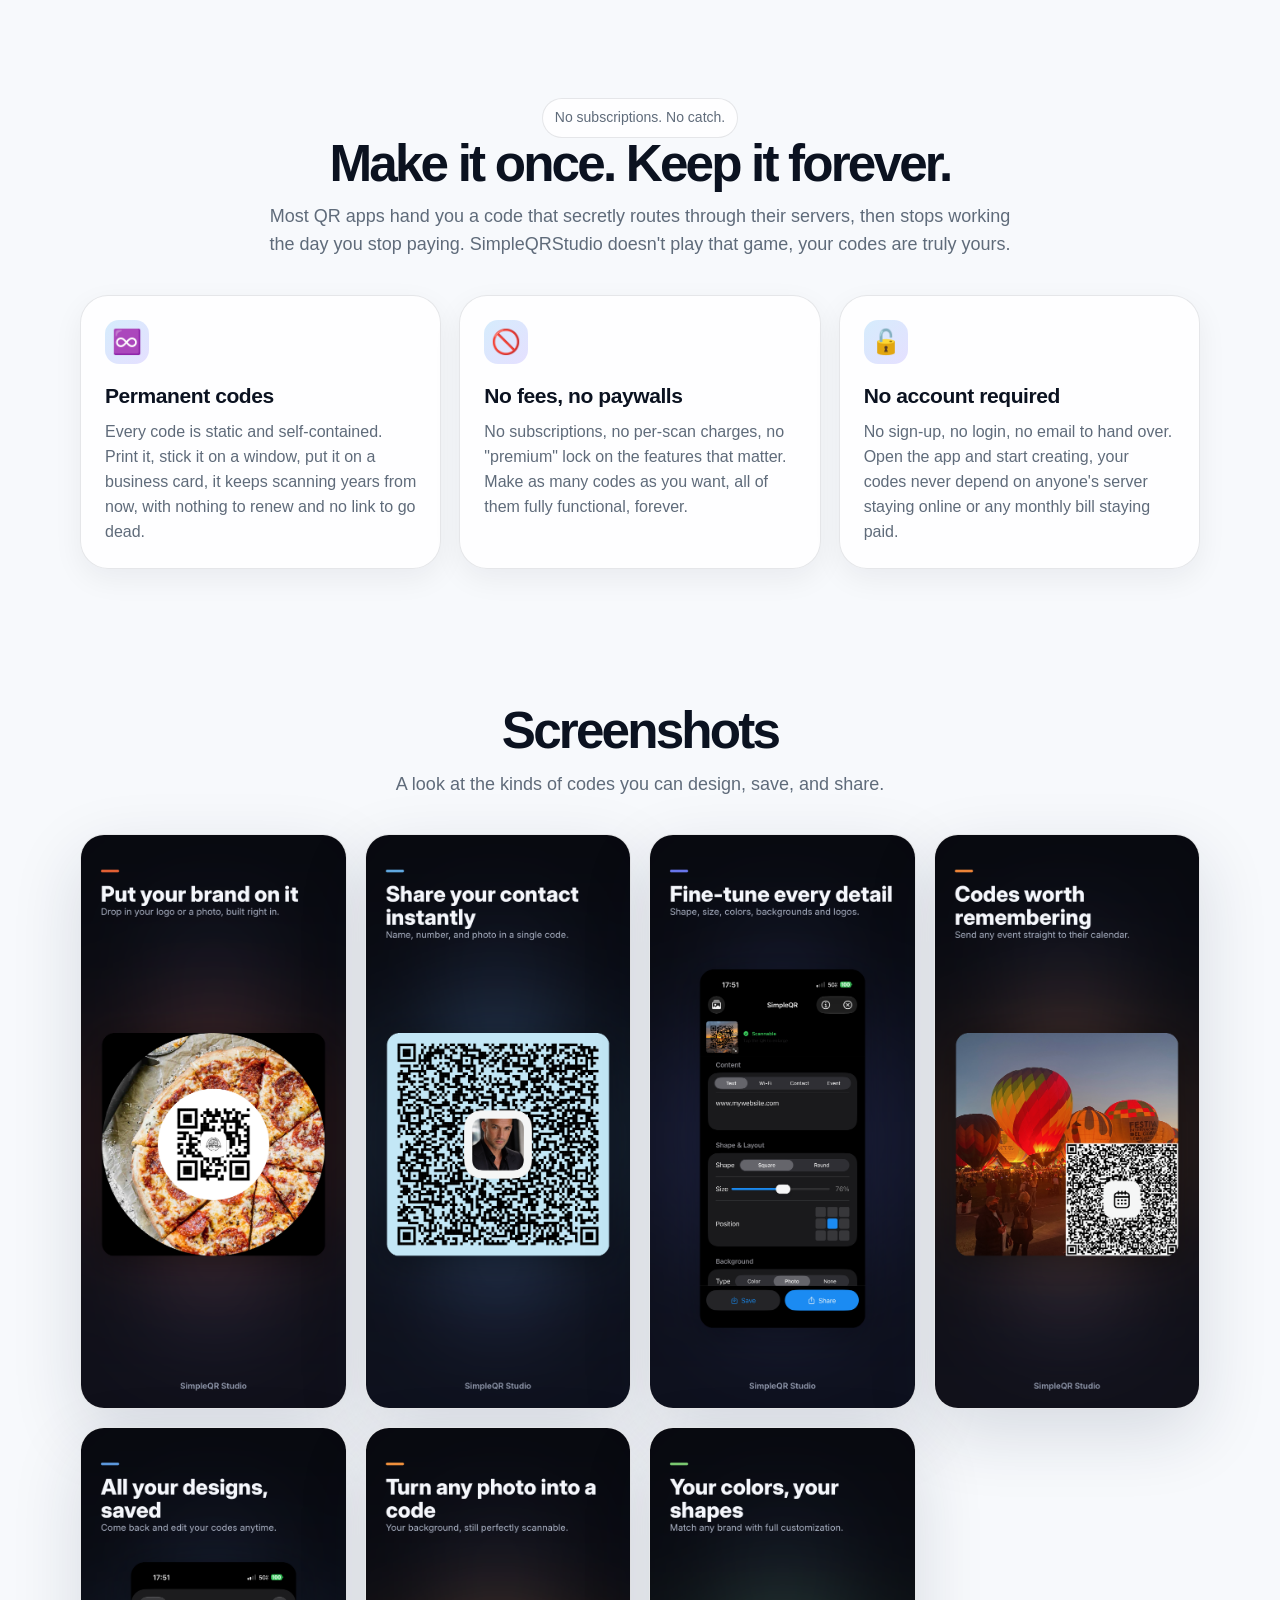
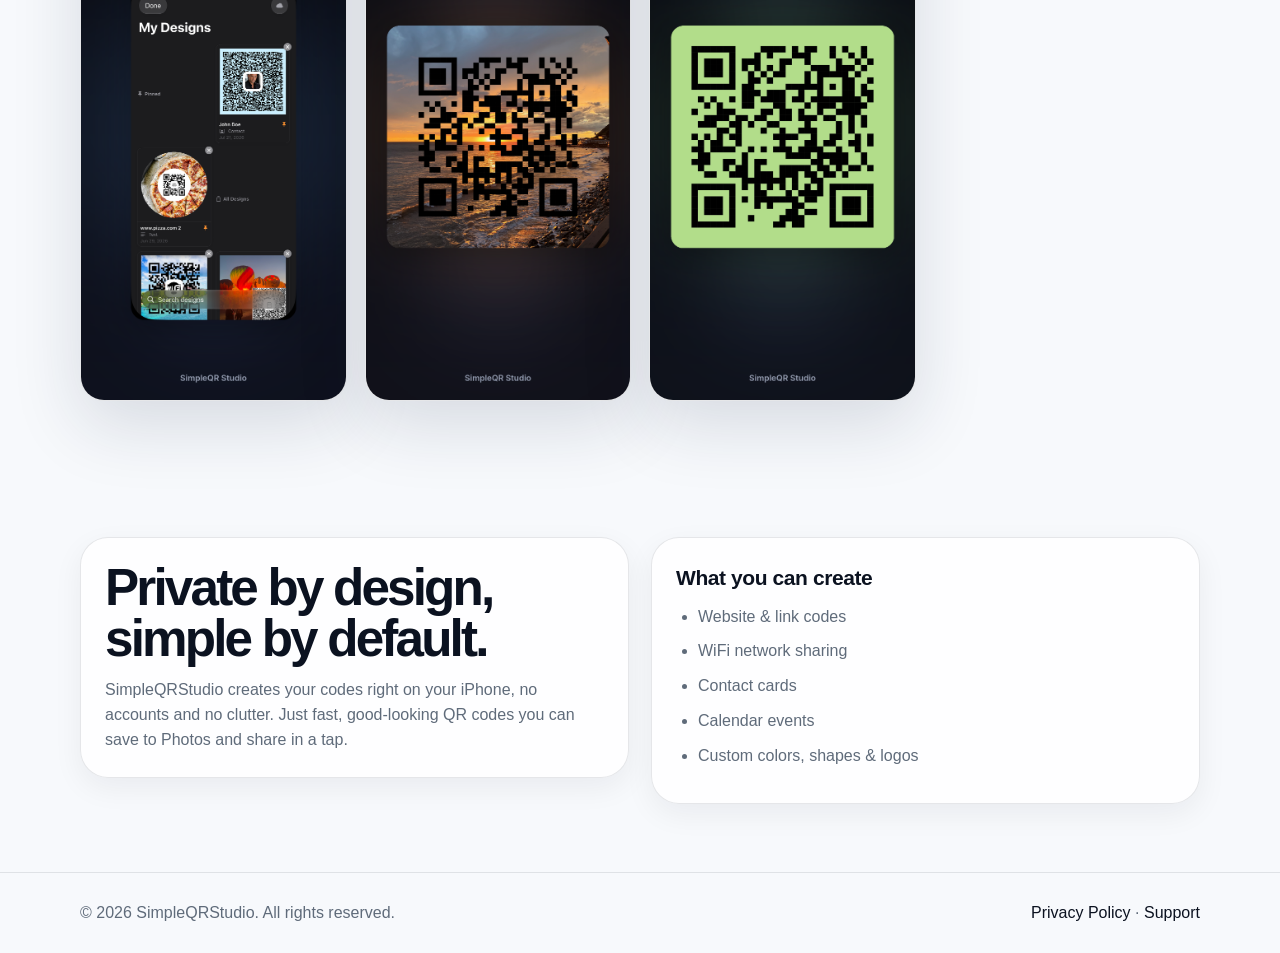
==== commit 5c72b1bb: "Add files via upload" ====
--- a/index.html
+++ b/index.html
@@ -13,6 +13,7 @@
   <main>
     <section class="hero"><div class="container hero-grid"><div><span class="badge">Simple, private QR code creation for iPhone</span><h1>QR codes without the clutter.</h1><p class="lead">Create polished QR codes for websites, WiFi access, contact cards, calendar events, and everyday sharing. SimpleQRStudio keeps the workflow clean, fast, and focused.</p><div class="actions"><a class="button" href="#">App Store coming soon</a><a class="button secondary" href="support.html">Contact support</a></div><p class="note">Replace the App Store button link after your app is approved.</p></div><div class="phone-stage"><div class="glow"></div><div class="phone"><div class="screen"><img src="images/AppStore_01_wifi.png" alt="SimpleQRStudio Wi-Fi QR code screenshot"></div></div></div></div></section>
     <section id="features" class="section"><div class="container"><div class="section-head"><h2>Built for quick, useful QR codes.</h2><p>Everything you need for practical QR code creation, with no unnecessary complexity.</p></div><div class="grid"><div class="card"><div class="icon">🔗</div><h3>Website QR codes</h3><p>Create QR codes for links, landing pages, product pages, menus, support pages, and more.</p></div><div class="card"><div class="icon">👤</div><h3>Contact cards</h3><p>Share contact information with a scannable vCard style QR code.</p></div><div class="card"><div class="icon">📶</div><h3>WiFi sharing</h3><p>Make it easy for guests, customers, or coworkers to connect to a WiFi network.</p></div><div class="card"><div class="icon">📅</div><h3>Calendar events</h3><p>Turn event details into a QR code people can scan and add to their calendar.</p></div><div class="card"><div class="icon">📱</div><h3>Designed for iPhone</h3><p>A clean, native-feeling interface made for fast entry and easy sharing.</p></div><div class="card"><div class="icon">🔒</div><h3>Privacy minded</h3><p>The app is designed around local QR code creation. See the privacy policy for details.</p></div></div></div></section>
+    <section id="pricing" class="section"><div class="container"><div class="section-head"><span class="badge">No subscriptions. No catch.</span><h2>Make it once. Keep it forever.</h2><p>Most QR apps hand you a code that secretly routes through their servers, then stops working the day you stop paying. SimpleQRStudio doesn't play that game, your codes are truly yours.</p></div><div class="grid"><div class="card"><div class="icon">♾️</div><h3>Permanent codes</h3><p>Every code is static and self-contained. Print it, stick it on a window, put it on a business card, it keeps scanning years from now, with nothing to renew and no link to go dead.</p></div><div class="card"><div class="icon">🚫</div><h3>No fees, no paywalls</h3><p>No subscriptions, no per-scan charges, no "premium" lock on the features that matter. Make as many codes as you want, all of them fully functional, forever.</p></div><div class="card"><div class="icon">🔓</div><h3>No account required</h3><p>No sign-up, no login, no email to hand over. Open the app and start creating, your codes never depend on anyone's server staying online or any monthly bill staying paid.</p></div></div></div></section>
     <section id="screenshots" class="section"><div class="container"><div class="section-head"><h2>Screenshots</h2><p>A look at the kinds of codes you can design, save, and share.</p></div><div class="gallery"><img src="images/AppStore_02_brand.png" alt="Add your logo to a QR code"><img src="images/AppStore_03_contact.png" alt="Share your contact instantly"><img src="images/AppStore_04_editor.png" alt="Fine-tune every detail in the editor"><img src="images/AppStore_05_event.png" alt="Turn an event into a scannable code"><img src="images/AppStore_06_gallery.png" alt="All your designs saved in one place"><img src="images/AppStore_07_photo.png" alt="Turn any photo into a QR code"><img src="images/AppStore_08_colors.png" alt="Customize colors and shapes"></div></div></section>
     <section class="section"><div class="container split"><div class="card"><h2>Private by design, simple by default.</h2><p>SimpleQRStudio creates your codes right on your iPhone, no accounts and no clutter. Just fast, good-looking QR codes you can save to Photos and share in a tap.</p></div><div class="card"><h3>What you can create</h3><ul class="list"><li>Website &amp; link codes</li><li>WiFi network sharing</li><li>Contact cards</li><li>Calendar events</li><li>Custom colors, shapes &amp; logos</li></ul></div></div></section>
   </main>
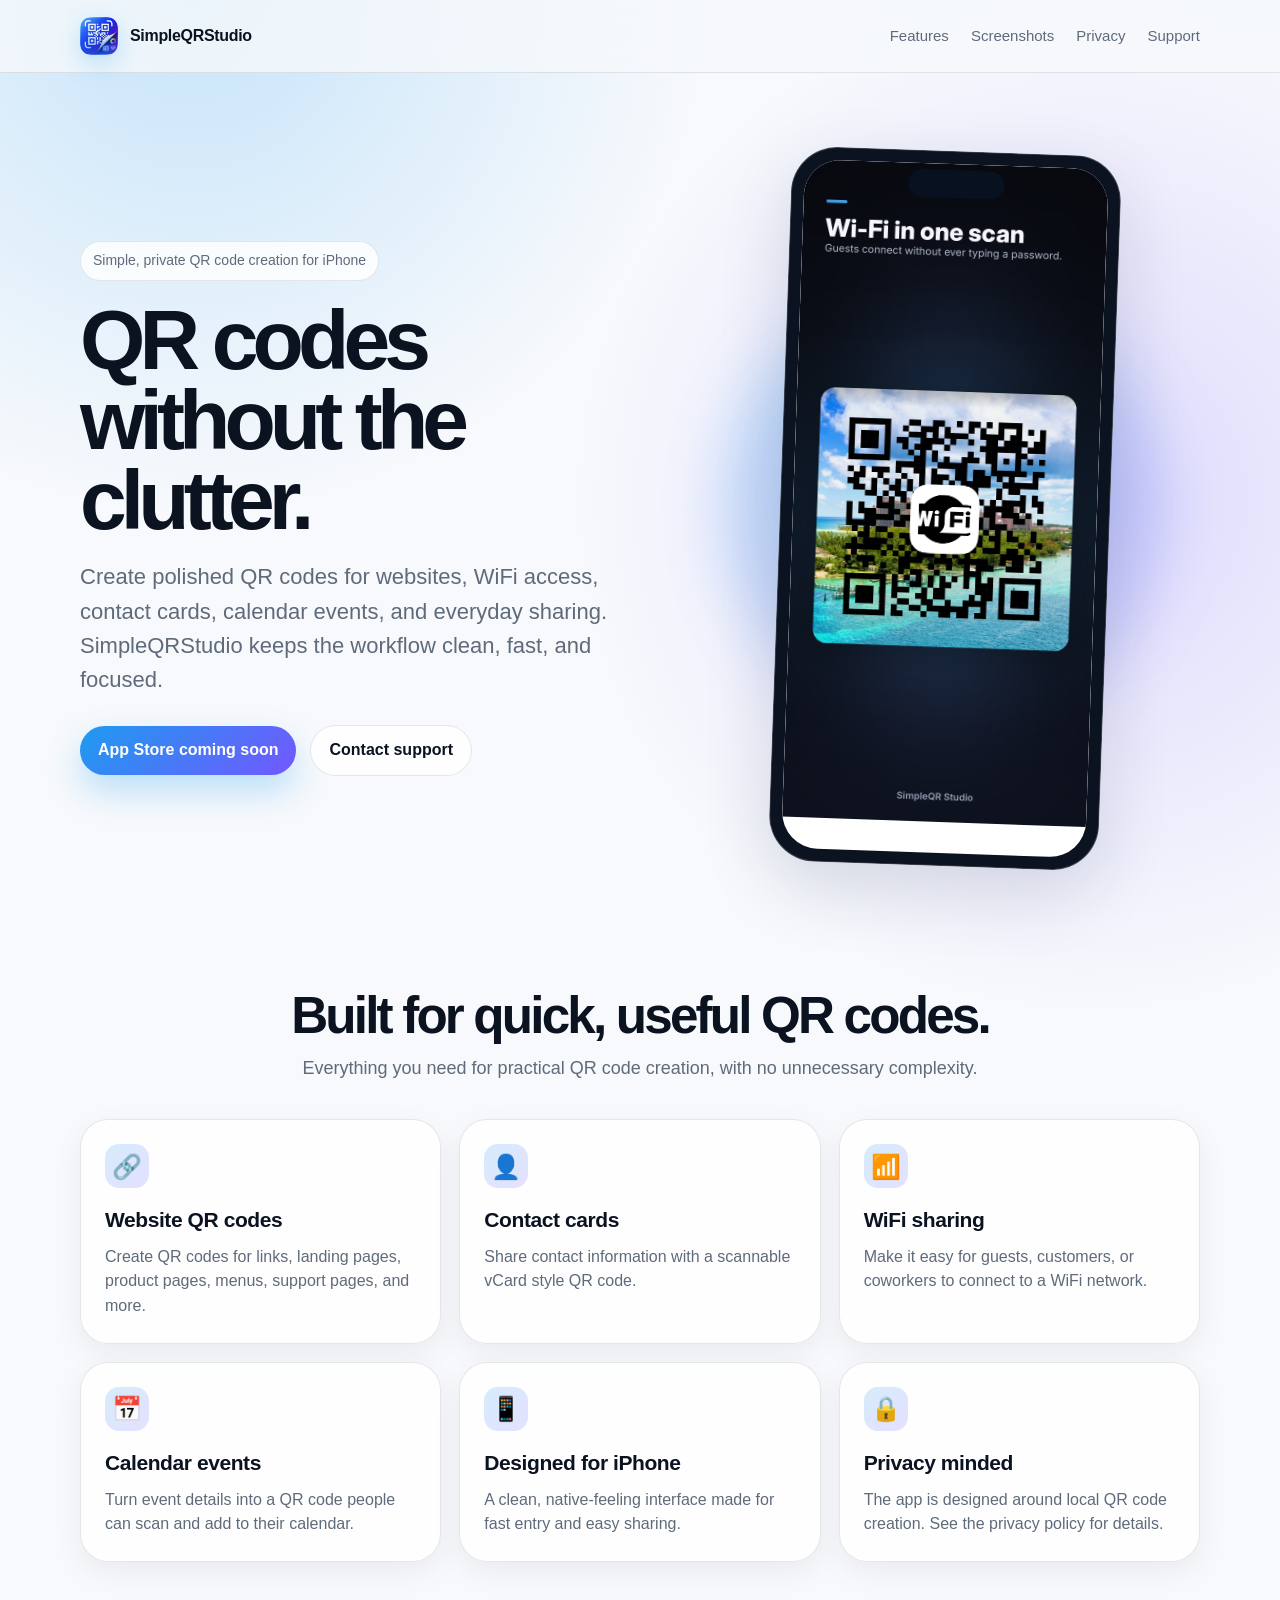
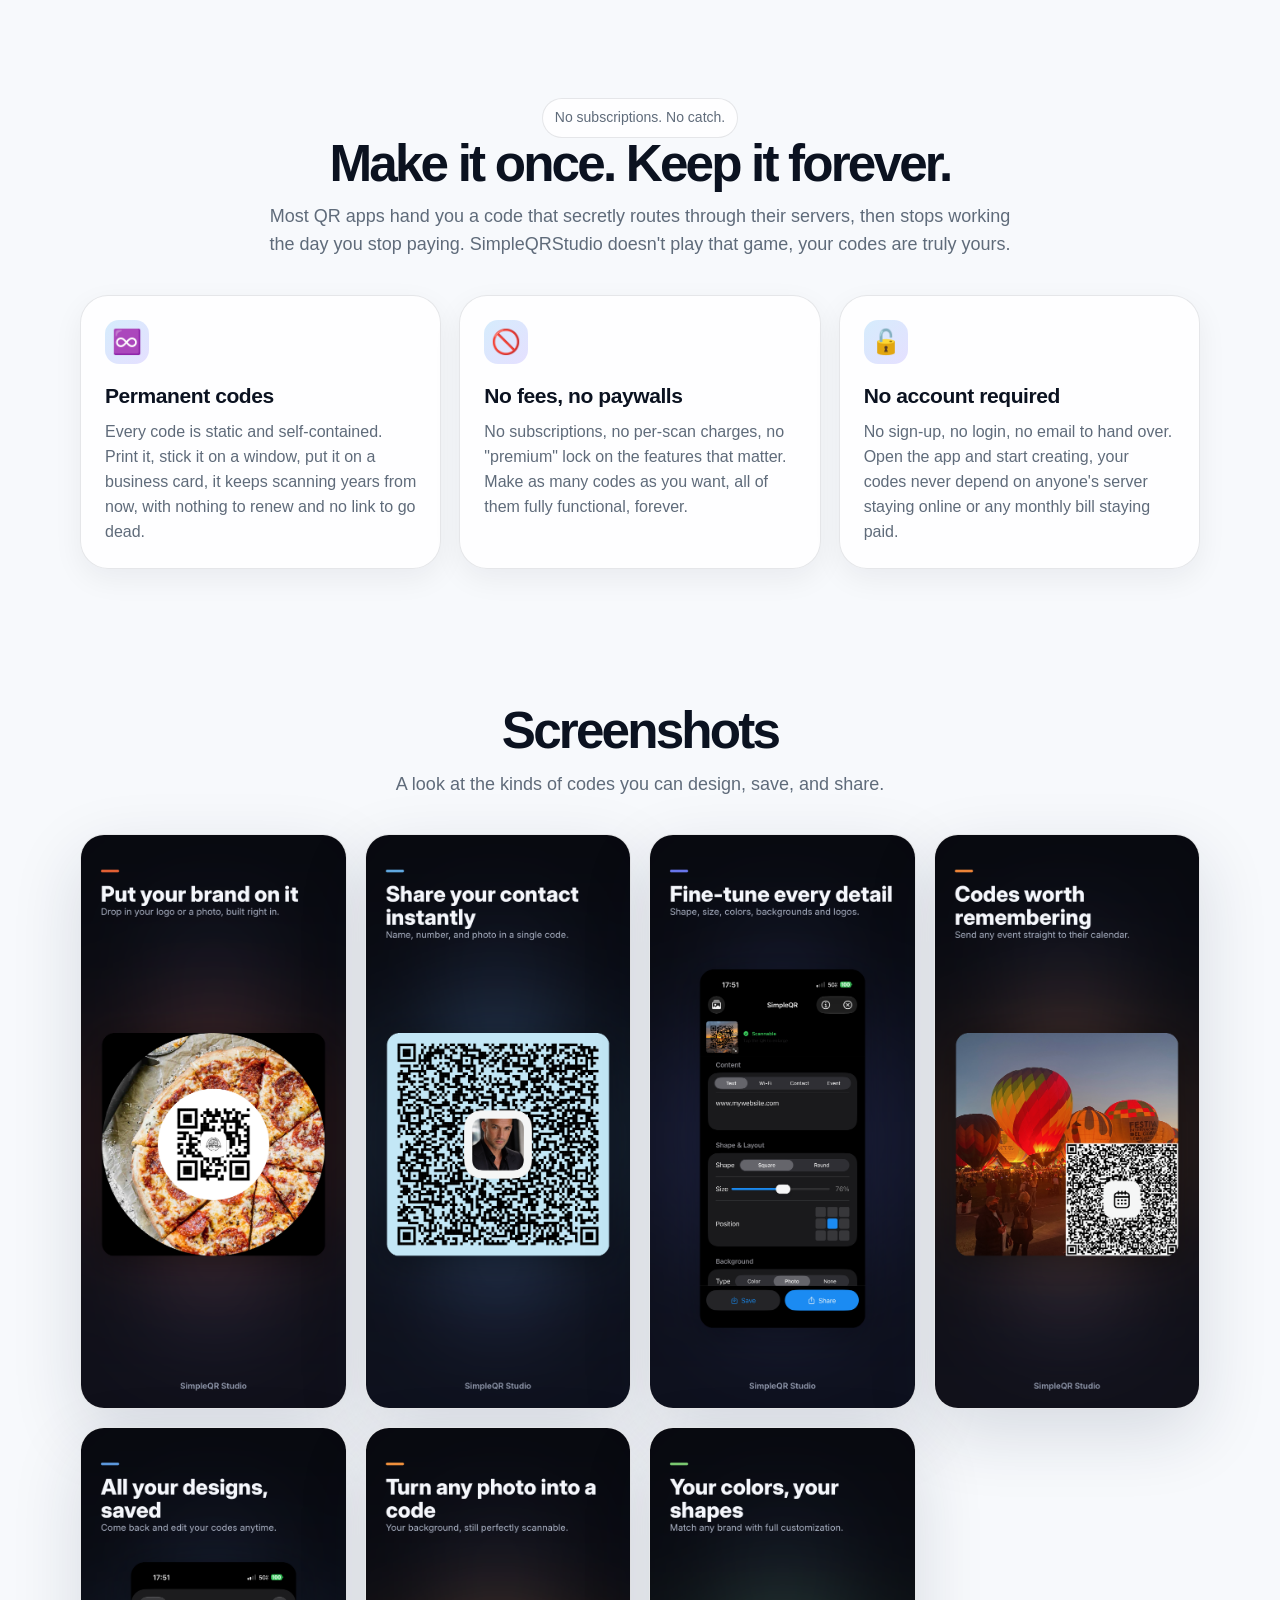
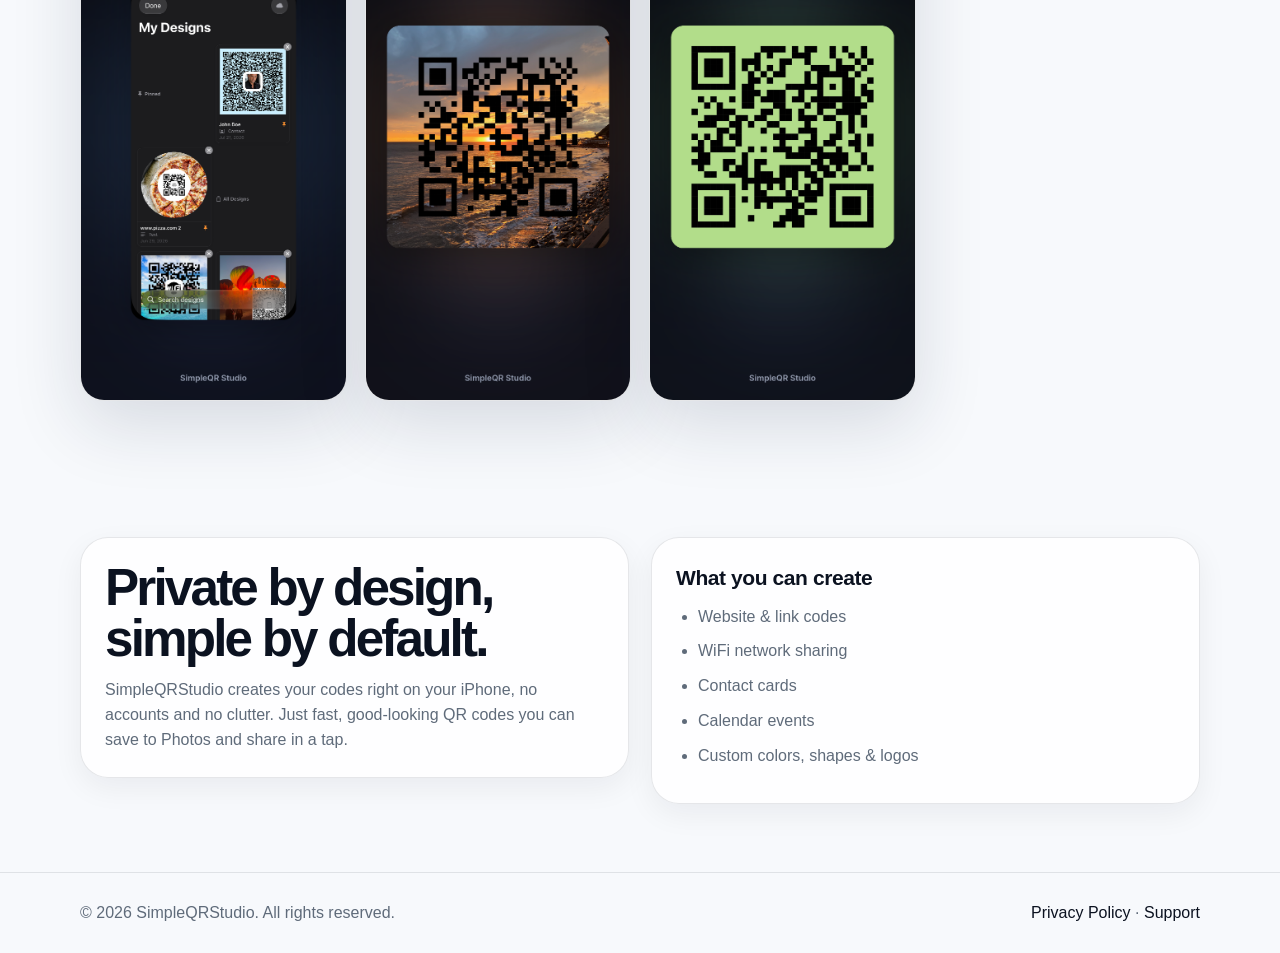
==== commit b4d5a017: "Add files via upload" ====
--- a/index.html
+++ b/index.html
@@ -11,7 +11,7 @@
 <body>
   <nav class="nav"><div class="container nav-inner"><a class="logo" href="index.html"><img src="images/SimpleQRStudio-iOS-Default-1024x1024@1x.png" alt="SimpleQRStudio icon"><span>SimpleQRStudio</span></a><div class="nav-links"><a class="hide-sm" href="#features">Features</a><a class="hide-sm" href="#screenshots">Screenshots</a><a href="privacy.html">Privacy</a><a href="support.html">Support</a></div></div></nav>
   <main>
-    <section class="hero"><div class="container hero-grid"><div><span class="badge">Simple, private QR code creation for iPhone</span><h1>QR codes without the clutter.</h1><p class="lead">Create polished QR codes for websites, WiFi access, contact cards, calendar events, and everyday sharing. SimpleQRStudio keeps the workflow clean, fast, and focused.</p><div class="actions"><a class="button" href="#">App Store coming soon</a><a class="button secondary" href="support.html">Contact support</a></div><p class="note">Replace the App Store button link after your app is approved.</p></div><div class="phone-stage"><div class="glow"></div><div class="phone"><div class="screen"><img src="images/AppStore_01_wifi.png" alt="SimpleQRStudio Wi-Fi QR code screenshot"></div></div></div></div></section>
+    <section class="hero"><div class="container hero-grid"><div><span class="badge">Simple, private QR code creation for iPhone</span><h1>QR codes without the clutter.</h1><p class="lead">Create polished QR codes for websites, WiFi access, contact cards, calendar events, and everyday sharing. SimpleQRStudio keeps the workflow clean, fast, and focused.</p><div class="actions"><a class="button" href="#">App Store coming soon</a><a class="button secondary" href="support.html">Contact support</a></div></div><div class="phone-stage"><div class="glow"></div><div class="phone"><div class="screen"><img src="images/AppStore_01_wifi.png" alt="SimpleQRStudio Wi-Fi QR code screenshot"></div></div></div></div></section>
     <section id="features" class="section"><div class="container"><div class="section-head"><h2>Built for quick, useful QR codes.</h2><p>Everything you need for practical QR code creation, with no unnecessary complexity.</p></div><div class="grid"><div class="card"><div class="icon">🔗</div><h3>Website QR codes</h3><p>Create QR codes for links, landing pages, product pages, menus, support pages, and more.</p></div><div class="card"><div class="icon">👤</div><h3>Contact cards</h3><p>Share contact information with a scannable vCard style QR code.</p></div><div class="card"><div class="icon">📶</div><h3>WiFi sharing</h3><p>Make it easy for guests, customers, or coworkers to connect to a WiFi network.</p></div><div class="card"><div class="icon">📅</div><h3>Calendar events</h3><p>Turn event details into a QR code people can scan and add to their calendar.</p></div><div class="card"><div class="icon">📱</div><h3>Designed for iPhone</h3><p>A clean, native-feeling interface made for fast entry and easy sharing.</p></div><div class="card"><div class="icon">🔒</div><h3>Privacy minded</h3><p>The app is designed around local QR code creation. See the privacy policy for details.</p></div></div></div></section>
     <section id="pricing" class="section"><div class="container"><div class="section-head"><span class="badge">No subscriptions. No catch.</span><h2>Make it once. Keep it forever.</h2><p>Most QR apps hand you a code that secretly routes through their servers, then stops working the day you stop paying. SimpleQRStudio doesn't play that game, your codes are truly yours.</p></div><div class="grid"><div class="card"><div class="icon">♾️</div><h3>Permanent codes</h3><p>Every code is static and self-contained. Print it, stick it on a window, put it on a business card, it keeps scanning years from now, with nothing to renew and no link to go dead.</p></div><div class="card"><div class="icon">🚫</div><h3>No fees, no paywalls</h3><p>No subscriptions, no per-scan charges, no "premium" lock on the features that matter. Make as many codes as you want, all of them fully functional, forever.</p></div><div class="card"><div class="icon">🔓</div><h3>No account required</h3><p>No sign-up, no login, no email to hand over. Open the app and start creating, your codes never depend on anyone's server staying online or any monthly bill staying paid.</p></div></div></div></section>
     <section id="screenshots" class="section"><div class="container"><div class="section-head"><h2>Screenshots</h2><p>A look at the kinds of codes you can design, save, and share.</p></div><div class="gallery"><img src="images/AppStore_02_brand.png" alt="Add your logo to a QR code"><img src="images/AppStore_03_contact.png" alt="Share your contact instantly"><img src="images/AppStore_04_editor.png" alt="Fine-tune every detail in the editor"><img src="images/AppStore_05_event.png" alt="Turn an event into a scannable code"><img src="images/AppStore_06_gallery.png" alt="All your designs saved in one place"><img src="images/AppStore_07_photo.png" alt="Turn any photo into a QR code"><img src="images/AppStore_08_colors.png" alt="Customize colors and shapes"></div></div></section>
